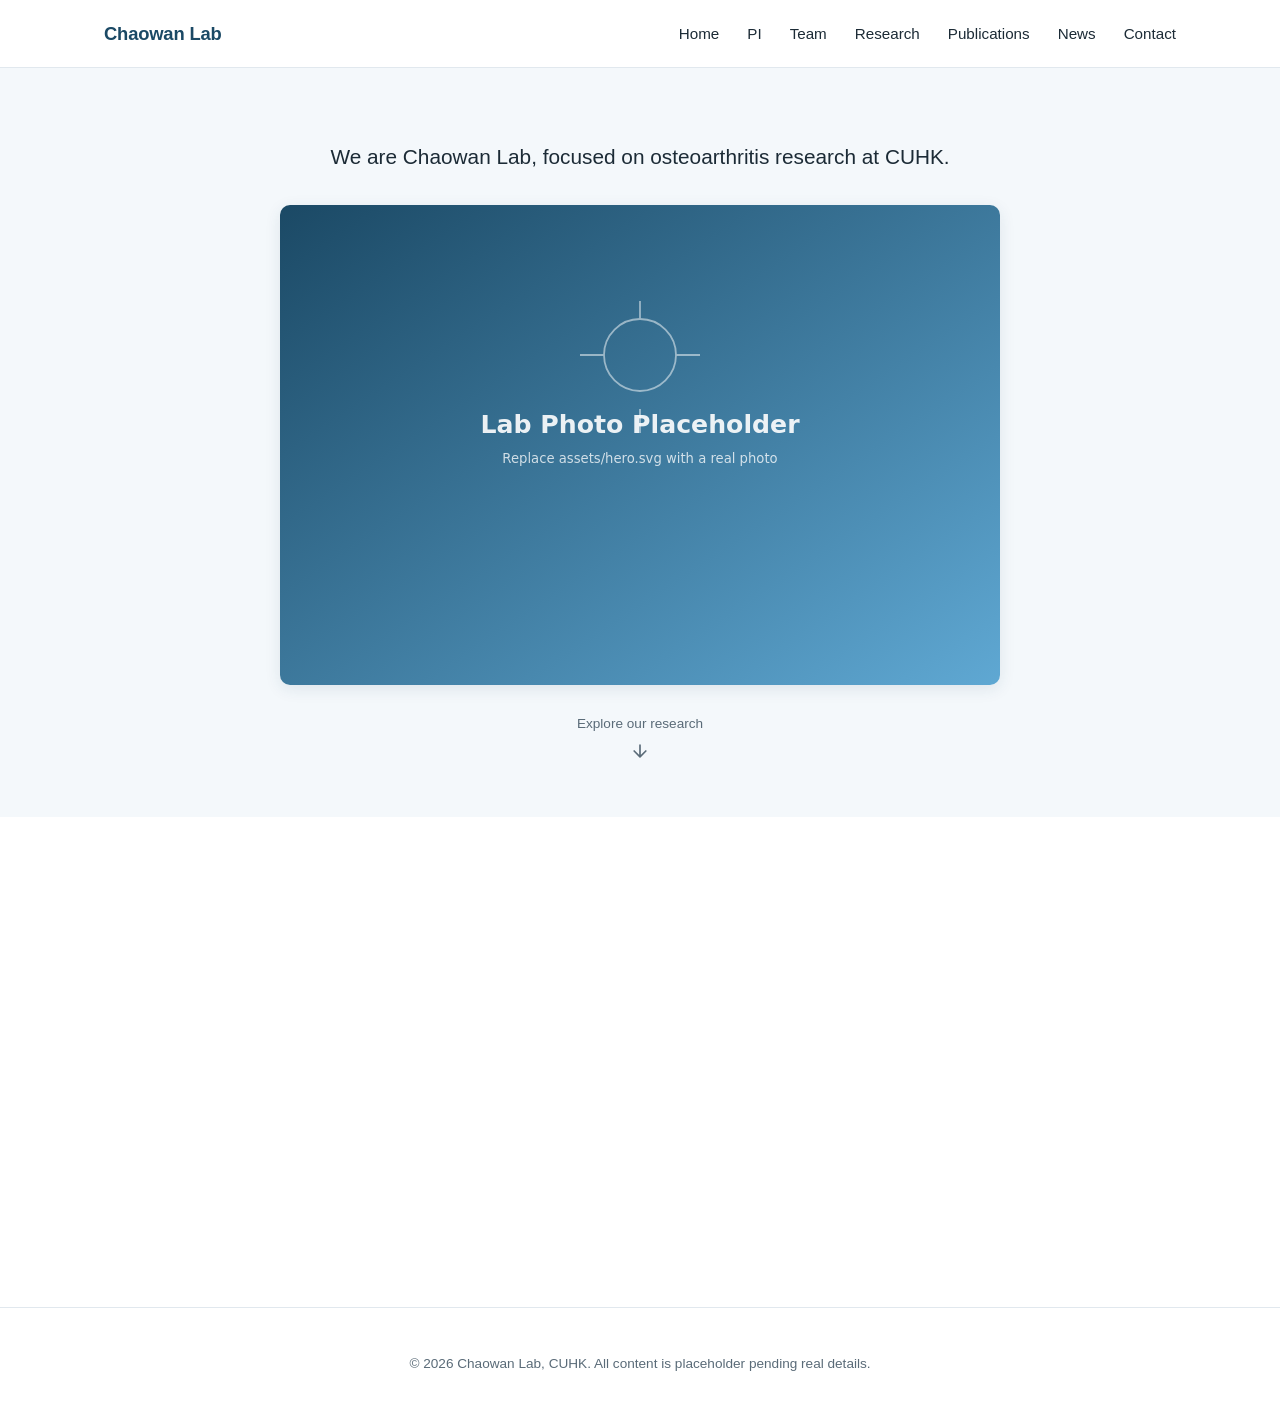
==== index.html @ 67d30d22 "feat: add home page with hero and research direction panels" ====
<!doctype html>
<html lang="en">
<head>
<meta charset="UTF-8">
<meta name="viewport" content="width=device-width, initial-scale=1.0">
<title>Chaowan Lab | Osteoarthritis Research, CUHK</title>
<meta name="description" content="Chaowan Lab at CUHK researches the biology, mechanics, and treatment of osteoarthritis. Meet our PI, our team, and our research directions.">
<link rel="stylesheet" href="css/style.css">
</head>
<body>
<header class="site-header">
  <nav class="nav">
    <a href="index.html" class="nav-brand">Chaowan Lab</a>
    <button class="nav-toggle" id="navToggle" aria-label="Toggle navigation" aria-expanded="false">
      <span></span><span></span><span></span>
    </button>
    <ul class="nav-links" id="navLinks">
      <li><a href="index.html" aria-current="page">Home</a></li>
      <li><a href="pi.html">PI</a></li>
      <li><a href="team.html">Team</a></li>
      <li><a href="index.html#research">Research</a></li>
      <li><a href="publications.html">Publications</a></li>
      <li><a href="news.html">News</a></li>
      <li><a href="contact.html">Contact</a></li>
    </ul>
  </nav>
</header>

<main>
  <section class="hero">
    <p class="lede">We are Chaowan Lab, focused on osteoarthritis research at CUHK.</p>
    <img src="assets/hero.svg" alt="Placeholder lab photo" width="720" height="480">
    <a href="#research" class="scroll-cue">
      Explore our research
      <svg width="20" height="20" viewBox="0 0 24 24" fill="none" stroke="currentColor" stroke-width="2" stroke-linecap="round" stroke-linejoin="round"><path d="M12 5v14M5 12l7 7 7-7"/></svg>
    </a>
  </section>

  <section class="section" id="research">
    <div class="section-heading reveal">
      <h2>Research Directions</h2>
      <p>Our lab explores osteoarthritis through three complementary directions.</p>
    </div>
    <div class="panel-grid">
      <a class="panel-card reveal" href="research-1.html">
        <span class="panel-index">DIRECTION 01</span>
        <h3>Research Direction 1</h3>
        <p>Placeholder description of this research direction.</p>
        <span class="panel-link">Learn more →</span>
      </a>
      <a class="panel-card reveal" href="research-2.html">
        <span class="panel-index">DIRECTION 02</span>
        <h3>Research Direction 2</h3>
        <p>Placeholder description of this research direction.</p>
        <span class="panel-link">Learn more →</span>
      </a>
      <a class="panel-card reveal" href="research-3.html">
        <span class="panel-index">DIRECTION 03</span>
        <h3>Research Direction 3</h3>
        <p>Placeholder description of this research direction.</p>
        <span class="panel-link">Learn more →</span>
      </a>
    </div>
  </section>
</main>

<footer class="site-footer">
  <p>&copy; 2026 Chaowan Lab, CUHK. All content is placeholder pending real details.</p>
</footer>

<script src="js/main.js"></script>
</body>
</html>
---- css/style.css ----
/* ---------- Design tokens ---------- */
:root {
  --color-bg: #ffffff;
  --color-bg-alt: #f4f8fb;
  --color-text: #1c2b36;
  --color-text-muted: #5a6b78;
  --color-primary: #1b4965;
  --color-primary-light: #5fa8d3;
  --color-border: #e1e8ee;
  --radius: 10px;
  --shadow: 0 4px 16px rgba(27, 73, 101, 0.10);
  --shadow-hover: 0 10px 28px rgba(27, 73, 101, 0.18);
  --max-width: 1120px;
  --nav-height: 68px;
  --transition: 0.25s ease;
}

/* ---------- Reset ---------- */
* {
  box-sizing: border-box;
}

html {
  scroll-behavior: smooth;
}

body {
  margin: 0;
  font-family: -apple-system, BlinkMacSystemFont, "Segoe UI", Roboto, Helvetica, Arial, sans-serif;
  color: var(--color-text);
  background: var(--color-bg);
  line-height: 1.6;
}

img {
  max-width: 100%;
  display: block;
}

a {
  color: var(--color-primary);
  text-decoration: none;
}

ul {
  list-style: none;
  margin: 0;
  padding: 0;
}

h1, h2, h3 {
  line-height: 1.25;
  margin: 0 0 0.5em;
}

.container {
  max-width: var(--max-width);
  margin: 0 auto;
  padding: 0 24px;
}

/* ---------- Navigation ---------- */
.site-header {
  position: sticky;
  top: 0;
  z-index: 100;
  height: var(--nav-height);
  background: rgba(255, 255, 255, 0.92);
  backdrop-filter: saturate(180%) blur(8px);
  border-bottom: 1px solid var(--color-border);
}

.nav {
  max-width: var(--max-width);
  margin: 0 auto;
  height: var(--nav-height);
  padding: 0 24px;
  display: flex;
  align-items: center;
  justify-content: space-between;
}

.nav-brand {
  font-weight: 700;
  font-size: 1.15rem;
  color: var(--color-primary);
  letter-spacing: -0.01em;
}

.nav-toggle {
  display: none;
  flex-direction: column;
  gap: 5px;
  background: none;
  border: none;
  cursor: pointer;
  padding: 8px;
}

.nav-toggle span {
  width: 24px;
  height: 2px;
  background: var(--color-primary);
  transition: transform var(--transition), opacity var(--transition);
}

.nav-links {
  display: flex;
  align-items: center;
  gap: 28px;
}

.nav-links a {
  color: var(--color-text);
  font-weight: 500;
  font-size: 0.95rem;
  transition: color var(--transition);
}

.nav-links a:hover,
.nav-links a.active {
  color: var(--color-primary);
}

@media (max-width: 760px) {
  .nav-toggle {
    display: flex;
  }

  .nav-links {
    position: absolute;
    top: var(--nav-height);
    left: 0;
    right: 0;
    background: var(--color-bg);
    flex-direction: column;
    align-items: flex-start;
    gap: 0;
    border-bottom: 1px solid var(--color-border);
    max-height: 0;
    overflow: hidden;
    transition: max-height var(--transition);
  }

  .nav-links.is-open {
    max-height: 400px;
  }

  .nav-links a {
    width: 100%;
    padding: 14px 24px;
    border-top: 1px solid var(--color-border);
  }
}

/* ---------- Hero ---------- */
.hero {
  display: flex;
  flex-direction: column;
  align-items: center;
  text-align: center;
  padding: 72px 24px 56px;
  background: var(--color-bg-alt);
}

.hero p.lede {
  max-width: 620px;
  font-size: 1.3rem;
  color: var(--color-text);
  margin: 0 0 32px;
}

.hero img {
  width: 100%;
  max-width: 720px;
  border-radius: var(--radius);
  box-shadow: var(--shadow);
}

.scroll-cue {
  margin-top: 28px;
  font-size: 0.85rem;
  color: var(--color-text-muted);
  display: inline-flex;
  flex-direction: column;
  align-items: center;
  gap: 6px;
}

.scroll-cue svg {
  animation: bounce 1.6s infinite;
}

@keyframes bounce {
  0%, 100% { transform: translateY(0); }
  50% { transform: translateY(6px); }
}

/* ---------- Research panels ---------- */
.section {
  padding: 72px 24px;
}

.section-heading {
  text-align: center;
  max-width: 640px;
  margin: 0 auto 40px;
}

.section-heading h2 {
  font-size: 1.9rem;
}

.section-heading p {
  color: var(--color-text-muted);
}

.panel-grid {
  display: grid;
  grid-template-columns: repeat(auto-fit, minmax(260px, 1fr));
  gap: 24px;
  max-width: var(--max-width);
  margin: 0 auto;
}

.panel-card {
  display: block;
  background: var(--color-bg);
  border: 1px solid var(--color-border);
  border-radius: var(--radius);
  padding: 32px 28px;
  box-shadow: var(--shadow);
  transition: transform var(--transition), box-shadow var(--transition);
}

.panel-card:hover,
.panel-card:focus-visible {
  transform: translateY(-6px);
  box-shadow: var(--shadow-hover);
}

.panel-card .panel-index {
  display: inline-block;
  font-size: 0.8rem;
  font-weight: 700;
  color: var(--color-primary-light);
  letter-spacing: 0.08em;
  margin-bottom: 10px;
}

.panel-card h3 {
  font-size: 1.25rem;
  color: var(--color-primary);
}

.panel-card p {
  color: var(--color-text-muted);
  margin: 0 0 14px;
}

.panel-card .panel-link {
  font-weight: 600;
  font-size: 0.9rem;
}

/* ---------- Cards (PI / Team) ---------- */
.card-grid {
  display: grid;
  grid-template-columns: repeat(auto-fit, minmax(220px, 1fr));
  gap: 28px;
  max-width: var(--max-width);
  margin: 0 auto;
}

.profile-card {
  text-align: center;
  background: var(--color-bg);
  border: 1px solid var(--color-border);
  border-radius: var(--radius);
  padding: 28px 20px;
  box-shadow: var(--shadow);
  transition: transform var(--transition), box-shadow var(--transition);
}

.profile-card:hover {
  transform: translateY(-4px);
  box-shadow: var(--shadow-hover);
}

.profile-card img {
  width: 120px;
  height: 120px;
  border-radius: 50%;
  margin: 0 auto 16px;
  object-fit: cover;
}

.profile-card h3 {
  font-size: 1.05rem;
  margin-bottom: 4px;
}

.profile-card .role {
  color: var(--color-primary-light);
  font-weight: 600;
  font-size: 0.85rem;
  margin-bottom: 10px;
}

.profile-card p.bio {
  color: var(--color-text-muted);
  font-size: 0.92rem;
}

.pi-profile {
  max-width: 640px;
  margin: 0 auto;
  display: flex;
  flex-direction: column;
  align-items: center;
  text-align: center;
  gap: 16px;
}

.pi-profile img {
  width: 160px;
  height: 160px;
  border-radius: 50%;
  object-fit: cover;
  box-shadow: var(--shadow);
}

/* ---------- Generic content blocks ---------- */
.page-header {
  background: var(--color-bg-alt);
  padding: 56px 24px 40px;
  text-align: center;
}

.page-header h1 {
  font-size: 2.1rem;
  color: var(--color-primary);
}

.page-header p {
  color: var(--color-text-muted);
  max-width: 560px;
  margin: 8px auto 0;
}

.list-block {
  max-width: 760px;
  margin: 0 auto;
  display: flex;
  flex-direction: column;
  gap: 18px;
}

.list-item {
  border: 1px solid var(--color-border);
  border-radius: var(--radius);
  padding: 20px 24px;
  background: var(--color-bg);
}

.list-item .meta {
  font-size: 0.82rem;
  color: var(--color-primary-light);
  font-weight: 600;
  text-transform: uppercase;
  letter-spacing: 0.04em;
  margin-bottom: 6px;
}

.list-item h3 {
  font-size: 1.05rem;
  margin-bottom: 6px;
}

.list-item p {
  color: var(--color-text-muted);
  margin: 0;
}

.back-link {
  display: inline-block;
  margin-top: 32px;
  font-weight: 600;
}

.contact-grid {
  max-width: 760px;
  margin: 0 auto;
  display: grid;
  grid-template-columns: repeat(auto-fit, minmax(220px, 1fr));
  gap: 24px;
}

.contact-grid .list-item h3 {
  color: var(--color-primary);
}

/* ---------- Footer ---------- */
.site-footer {
  border-top: 1px solid var(--color-border);
  padding: 32px 24px;
  text-align: center;
  color: var(--color-text-muted);
  font-size: 0.85rem;
}

/* ---------- Scroll reveal ---------- */
.reveal {
  opacity: 0;
  transform: translateY(24px);
  transition: opacity 0.6s ease, transform 0.6s ease;
}

.reveal.is-visible {
  opacity: 1;
  transform: translateY(0);
}
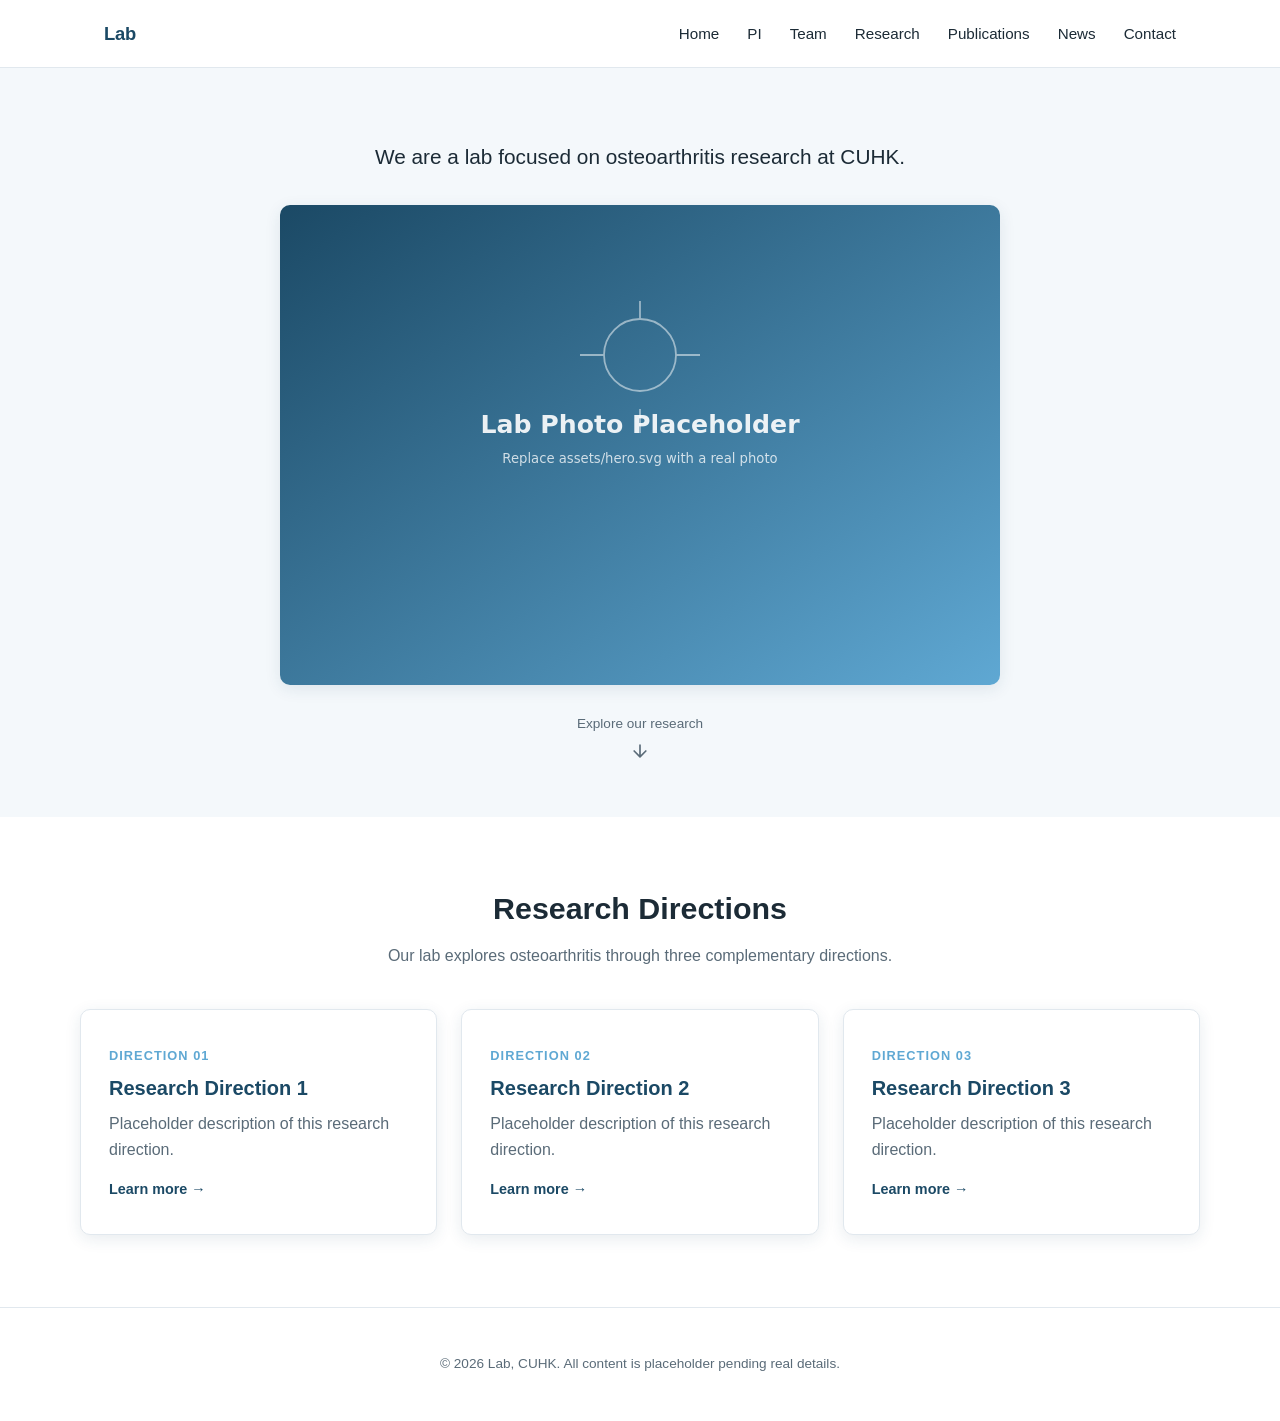
==== commit abea1e56: "content: genericize lab branding to avoid naming the lab before launch" ====
--- a/index.html
+++ b/index.html
@@ -3,14 +3,14 @@
 <head>
 <meta charset="UTF-8">
 <meta name="viewport" content="width=device-width, initial-scale=1.0">
-<title>Chaowan Lab | Osteoarthritis Research, CUHK</title>
-<meta name="description" content="Chaowan Lab at CUHK researches the biology, mechanics, and treatment of osteoarthritis. Meet our PI, our team, and our research directions.">
+<title>Lab | Osteoarthritis Research, CUHK</title>
+<meta name="description" content="Our lab at CUHK researches the biology, mechanics, and treatment of osteoarthritis. Meet our PI, our team, and our research directions.">
 <link rel="stylesheet" href="css/style.css">
 </head>
 <body>
 <header class="site-header">
   <nav class="nav">
-    <a href="index.html" class="nav-brand">Chaowan Lab</a>
+    <a href="index.html" class="nav-brand">Lab</a>
     <button class="nav-toggle" id="navToggle" aria-label="Toggle navigation" aria-expanded="false">
       <span></span><span></span><span></span>
     </button>
@@ -28,7 +28,7 @@
 
 <main>
   <section class="hero">
-    <p class="lede">We are Chaowan Lab, focused on osteoarthritis research at CUHK.</p>
+    <p class="lede">We are a lab focused on osteoarthritis research at CUHK.</p>
     <img src="assets/hero.svg" alt="Placeholder lab photo" width="720" height="480">
     <a href="#research" class="scroll-cue">
       Explore our research
@@ -65,7 +65,7 @@
 </main>
 
 <footer class="site-footer">
-  <p>&copy; 2026 Chaowan Lab, CUHK. All content is placeholder pending real details.</p>
+  <p>&copy; 2026 Lab, CUHK. All content is placeholder pending real details.</p>
 </footer>
 
 <script src="js/main.js"></script>
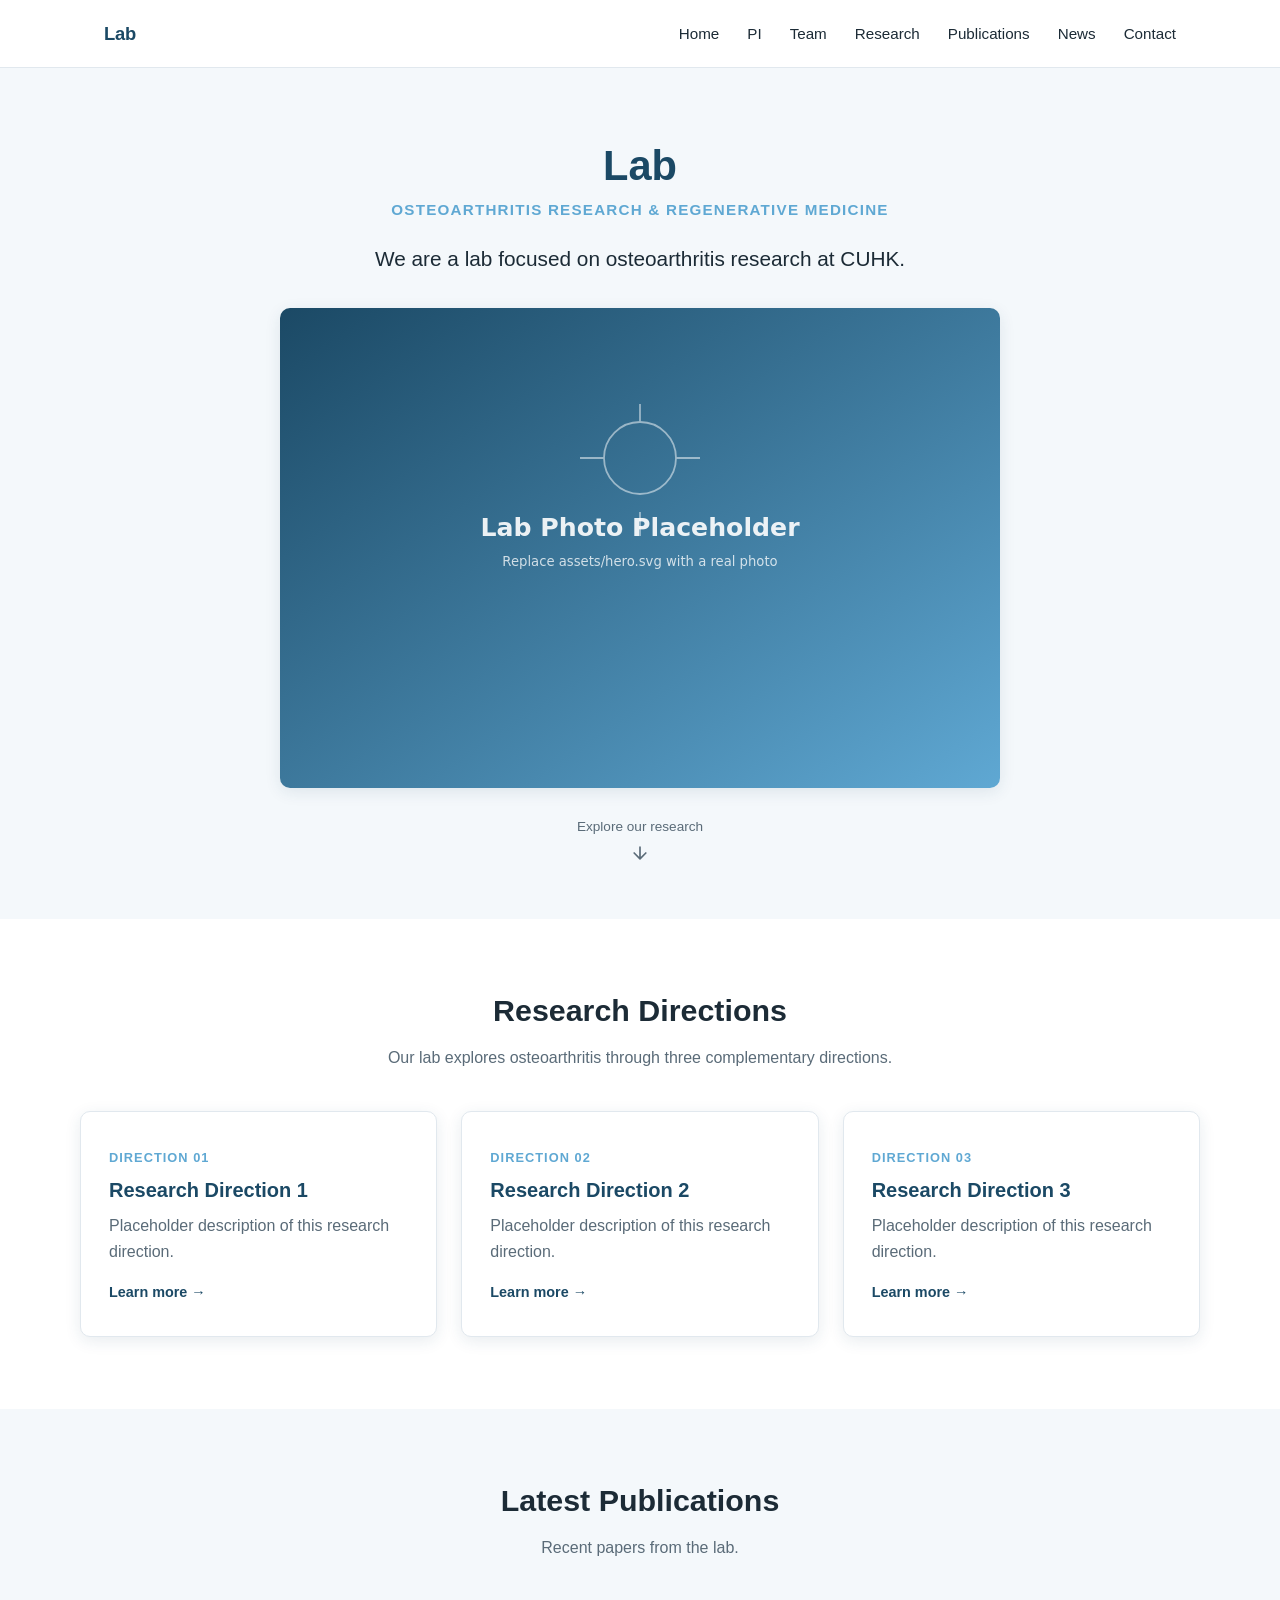
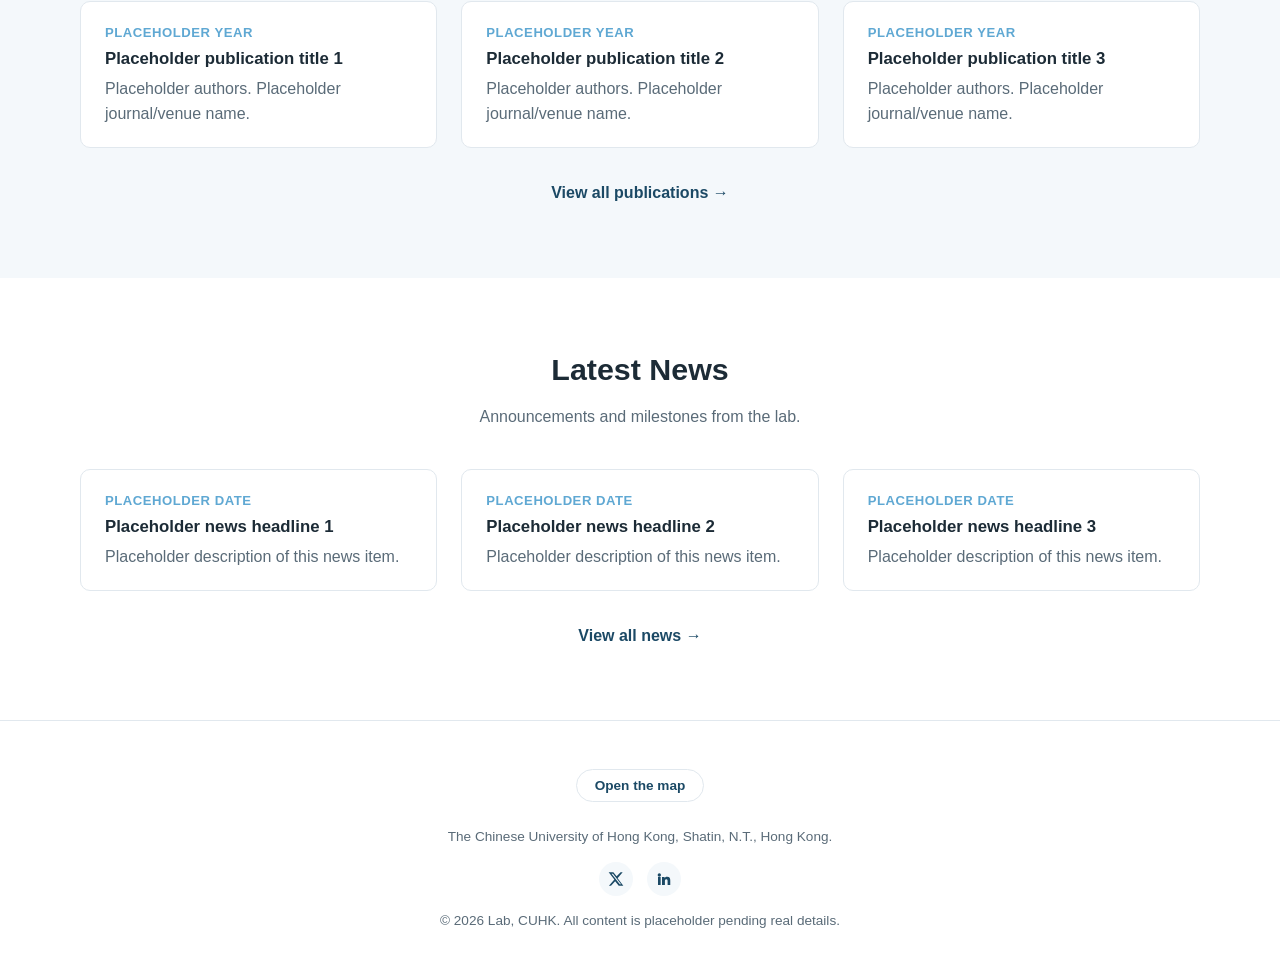
==== commit ec64e5ff: "feat: add hero tagline and homepage publications/news previews" ====
--- a/index.html
+++ b/index.html
@@ -28,6 +28,8 @@
 
 <main>
   <section class="hero">
+    <h1 class="hero-title">Lab</h1>
+    <p class="tagline">Osteoarthritis Research &amp; Regenerative Medicine</p>
     <p class="lede">We are a lab focused on osteoarthritis research at CUHK.</p>
     <img src="assets/hero.svg" alt="Placeholder lab photo" width="720" height="480">
     <a href="#research" class="scroll-cue">
@@ -62,10 +64,77 @@
       </a>
     </div>
   </section>
+
+  <section class="section section-alt">
+    <div class="section-heading reveal">
+      <h2>Latest Publications</h2>
+      <p>Recent papers from the lab.</p>
+    </div>
+    <div class="preview-grid reveal">
+      <div class="list-item">
+        <div class="meta">Placeholder Year</div>
+        <h3>Placeholder publication title 1</h3>
+        <p>Placeholder authors. Placeholder journal/venue name.</p>
+      </div>
+      <div class="list-item">
+        <div class="meta">Placeholder Year</div>
+        <h3>Placeholder publication title 2</h3>
+        <p>Placeholder authors. Placeholder journal/venue name.</p>
+      </div>
+      <div class="list-item">
+        <div class="meta">Placeholder Year</div>
+        <h3>Placeholder publication title 3</h3>
+        <p>Placeholder authors. Placeholder journal/venue name.</p>
+      </div>
+    </div>
+    <p class="section-foot"><a href="publications.html">View all publications &rarr;</a></p>
+  </section>
+
+  <section class="section">
+    <div class="section-heading reveal">
+      <h2>Latest News</h2>
+      <p>Announcements and milestones from the lab.</p>
+    </div>
+    <div class="preview-grid reveal">
+      <div class="list-item">
+        <div class="meta">Placeholder Date</div>
+        <h3>Placeholder news headline 1</h3>
+        <p>Placeholder description of this news item.</p>
+      </div>
+      <div class="list-item">
+        <div class="meta">Placeholder Date</div>
+        <h3>Placeholder news headline 2</h3>
+        <p>Placeholder description of this news item.</p>
+      </div>
+      <div class="list-item">
+        <div class="meta">Placeholder Date</div>
+        <h3>Placeholder news headline 3</h3>
+        <p>Placeholder description of this news item.</p>
+      </div>
+    </div>
+    <p class="section-foot"><a href="news.html">View all news &rarr;</a></p>
+  </section>
 </main>
 
 <footer class="site-footer">
-  <p>&copy; 2026 Lab, CUHK. All content is placeholder pending real details.</p>
+  <div class="footer-inner">
+    <button type="button" class="map-toggle" id="mapToggle" aria-expanded="false" aria-controls="mapEmbed">Open the map</button>
+    <div class="map-embed" id="mapEmbed" hidden>
+      <iframe src="https://www.google.com/maps?q=The+Chinese+University+of+Hong+Kong&output=embed" width="100%" height="280" style="border:0" loading="lazy" referrerpolicy="no-referrer-when-downgrade" title="Lab location map"></iframe>
+    </div>
+    <div class="footer-meta">
+      <p>The Chinese University of Hong Kong, Shatin, N.T., Hong Kong.</p>
+      <div class="social-links">
+        <a href="#" aria-label="Lab on X (Twitter)">
+          <svg width="16" height="16" viewBox="0 0 24 24" fill="currentColor" aria-hidden="true"><path d="M18.9 2H22l-7.6 8.7L23 22h-6.9l-5.4-6.6L4.5 22H1.4l8.1-9.3L1 2h7l4.9 6 6-6zm-1.2 18h1.9L7.4 4H5.3l12.4 16z"/></svg>
+        </a>
+        <a href="#" aria-label="Lab on LinkedIn">
+          <svg width="16" height="16" viewBox="0 0 24 24" fill="currentColor" aria-hidden="true"><path d="M4.98 3.5a2.5 2.5 0 1 1 0 5 2.5 2.5 0 0 1 0-5zM3 9h4v12H3zM9 9h3.8v1.7h.05c.53-.95 1.83-1.95 3.77-1.95 4.03 0 4.78 2.5 4.78 5.75V21h-4v-5.6c0-1.34-.02-3.06-1.87-3.06-1.87 0-2.16 1.46-2.16 2.96V21H9z"/></svg>
+        </a>
+      </div>
+      <p class="copyright">&copy; 2026 Lab, CUHK. All content is placeholder pending real details.</p>
+    </div>
+  </div>
 </footer>
 
 <script src="js/main.js"></script>
--- a/css/style.css
+++ b/css/style.css
@@ -163,6 +163,21 @@
   background: var(--color-bg-alt);
 }
 
+.hero-title {
+  font-size: 2.6rem;
+  color: var(--color-primary);
+  margin: 0 0 6px;
+}
+
+.hero .tagline {
+  font-size: 0.95rem;
+  font-weight: 700;
+  color: var(--color-primary-light);
+  text-transform: uppercase;
+  letter-spacing: 0.08em;
+  margin: 0 0 20px;
+}
+
 .hero p.lede {
   max-width: 620px;
   font-size: 1.3rem;
@@ -263,6 +278,32 @@
   font-size: 0.9rem;
 }
 
+/* ---------- Homepage preview grids (publications / news) ---------- */
+.section-alt {
+  background: var(--color-bg-alt);
+}
+
+.preview-grid {
+  display: grid;
+  grid-template-columns: repeat(auto-fit, minmax(240px, 1fr));
+  gap: 24px;
+  max-width: var(--max-width);
+  margin: 0 auto;
+}
+
+.preview-grid .list-item {
+  height: 100%;
+}
+
+.section-foot {
+  text-align: center;
+  margin: 32px auto 0;
+}
+
+.section-foot a {
+  font-weight: 600;
+}
+
 /* ---------- Cards (PI / Team) ---------- */
 .card-grid {
   display: grid;
@@ -403,10 +444,75 @@
 /* ---------- Footer ---------- */
 .site-footer {
   border-top: 1px solid var(--color-border);
-  padding: 32px 24px;
-  text-align: center;
+  padding: 48px 24px 32px;
   color: var(--color-text-muted);
   font-size: 0.85rem;
+}
+
+.footer-inner {
+  max-width: var(--max-width);
+  margin: 0 auto;
+  text-align: center;
+}
+
+.map-toggle {
+  background: none;
+  border: 1px solid var(--color-border);
+  border-radius: 999px;
+  padding: 8px 18px;
+  font-size: 0.85rem;
+  font-weight: 600;
+  color: var(--color-primary);
+  cursor: pointer;
+  transition: background var(--transition), border-color var(--transition);
+}
+
+.map-toggle:hover {
+  background: var(--color-bg-alt);
+  border-color: var(--color-primary-light);
+}
+
+.map-embed {
+  margin-top: 20px;
+  border-radius: var(--radius);
+  overflow: hidden;
+  box-shadow: var(--shadow);
+}
+
+.map-embed[hidden] {
+  display: none;
+}
+
+.footer-meta {
+  margin-top: 24px;
+}
+
+.social-links {
+  display: flex;
+  justify-content: center;
+  gap: 14px;
+  margin: 14px 0;
+}
+
+.social-links a {
+  display: inline-flex;
+  align-items: center;
+  justify-content: center;
+  width: 34px;
+  height: 34px;
+  border-radius: 50%;
+  background: var(--color-bg-alt);
+  color: var(--color-primary);
+  transition: background var(--transition), color var(--transition);
+}
+
+.social-links a:hover {
+  background: var(--color-primary);
+  color: #fff;
+}
+
+.copyright {
+  margin-top: 10px;
 }
 
 /* ---------- Scroll reveal ---------- */
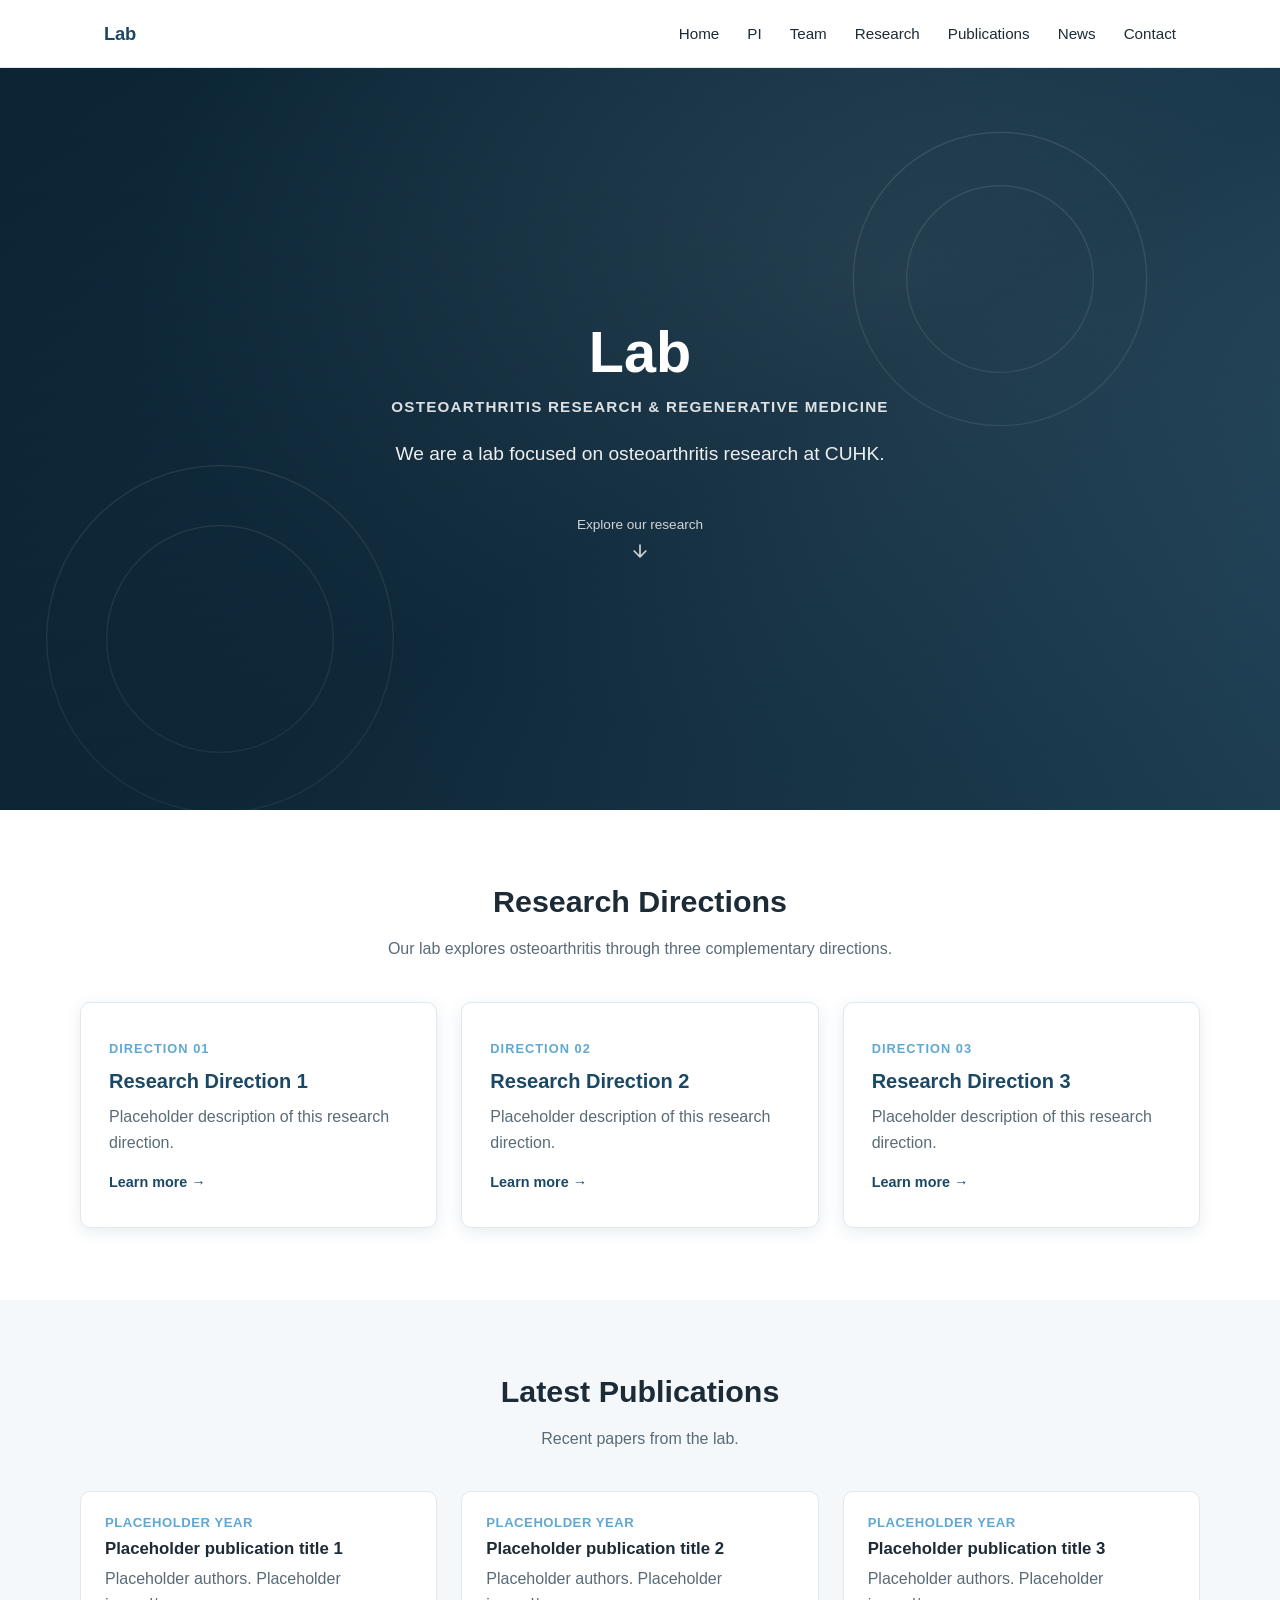
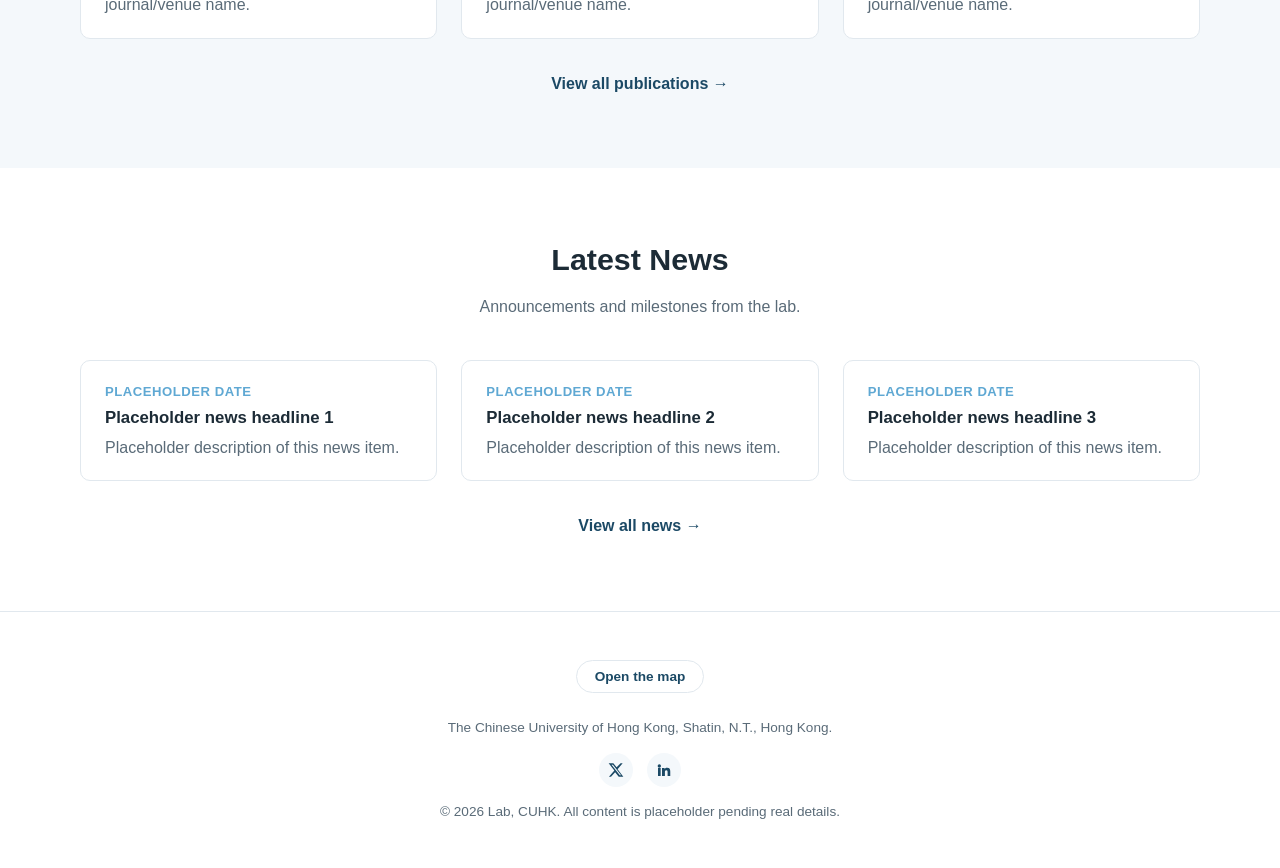
==== commit fb16e2b2: "feat: redesign hero as full-bleed photo with overlaid title and tagline" ====
--- a/index.html
+++ b/index.html
@@ -28,14 +28,19 @@
 
 <main>
   <section class="hero">
-    <h1 class="hero-title">Lab</h1>
-    <p class="tagline">Osteoarthritis Research &amp; Regenerative Medicine</p>
-    <p class="lede">We are a lab focused on osteoarthritis research at CUHK.</p>
-    <img src="assets/hero.svg" alt="Placeholder lab photo" width="720" height="480">
-    <a href="#research" class="scroll-cue">
-      Explore our research
-      <svg width="20" height="20" viewBox="0 0 24 24" fill="none" stroke="currentColor" stroke-width="2" stroke-linecap="round" stroke-linejoin="round"><path d="M12 5v14M5 12l7 7 7-7"/></svg>
-    </a>
+    <div class="hero-media">
+      <img src="assets/hero.svg" alt="Placeholder lab photo" class="hero-image">
+      <div class="hero-overlay"></div>
+    </div>
+    <div class="hero-content">
+      <h1 class="hero-title">Lab</h1>
+      <p class="tagline">Osteoarthritis Research &amp; Regenerative Medicine</p>
+      <p class="lede">We are a lab focused on osteoarthritis research at CUHK.</p>
+      <a href="#research" class="scroll-cue">
+        Explore our research
+        <svg width="20" height="20" viewBox="0 0 24 24" fill="none" stroke="currentColor" stroke-width="2" stroke-linecap="round" stroke-linejoin="round"><path d="M12 5v14M5 12l7 7 7-7"/></svg>
+      </a>
+    </div>
   </section>
 
   <section class="section" id="research">
--- a/css/style.css
+++ b/css/style.css
@@ -155,47 +155,70 @@
 
 /* ---------- Hero ---------- */
 .hero {
+  position: relative;
+  min-height: calc(90vh - var(--nav-height));
   display: flex;
-  flex-direction: column;
   align-items: center;
-  text-align: center;
-  padding: 72px 24px 56px;
-  background: var(--color-bg-alt);
+  justify-content: center;
+  overflow: hidden;
+  padding: 24px;
+}
+
+.hero-media {
+  position: absolute;
+  inset: 0;
+  z-index: 0;
+}
+
+.hero-image {
+  width: 100%;
+  height: 100%;
+  object-fit: cover;
+  display: block;
+}
+
+.hero-overlay {
+  position: absolute;
+  inset: 0;
+  background: linear-gradient(180deg, rgba(9, 26, 38, 0.45) 0%, rgba(9, 26, 38, 0.75) 100%);
+}
+
+.hero-content {
+  position: relative;
+  z-index: 1;
+  max-width: 640px;
+  text-align: center;
+  color: #ffffff;
 }
 
 .hero-title {
-  font-size: 2.6rem;
-  color: var(--color-primary);
+  font-size: clamp(2.4rem, 6vw, 3.6rem);
+  color: #ffffff;
   margin: 0 0 6px;
 }
 
 .hero .tagline {
   font-size: 0.95rem;
   font-weight: 700;
-  color: var(--color-primary-light);
+  color: rgba(255, 255, 255, 0.85);
   text-transform: uppercase;
   letter-spacing: 0.08em;
   margin: 0 0 20px;
 }
 
 .hero p.lede {
-  max-width: 620px;
-  font-size: 1.3rem;
-  color: var(--color-text);
-  margin: 0 0 32px;
-}
-
-.hero img {
-  width: 100%;
-  max-width: 720px;
-  border-radius: var(--radius);
-  box-shadow: var(--shadow);
+  max-width: 560px;
+  margin-left: auto;
+  margin-right: auto;
+  font-size: 1.2rem;
+  color: rgba(255, 255, 255, 0.92);
+  margin-bottom: 32px;
 }
 
 .scroll-cue {
-  margin-top: 28px;
+  margin-top: 12px;
   font-size: 0.85rem;
-  color: var(--color-text-muted);
+  color: rgba(255, 255, 255, 0.8);
   display: inline-flex;
   flex-direction: column;
   align-items: center;
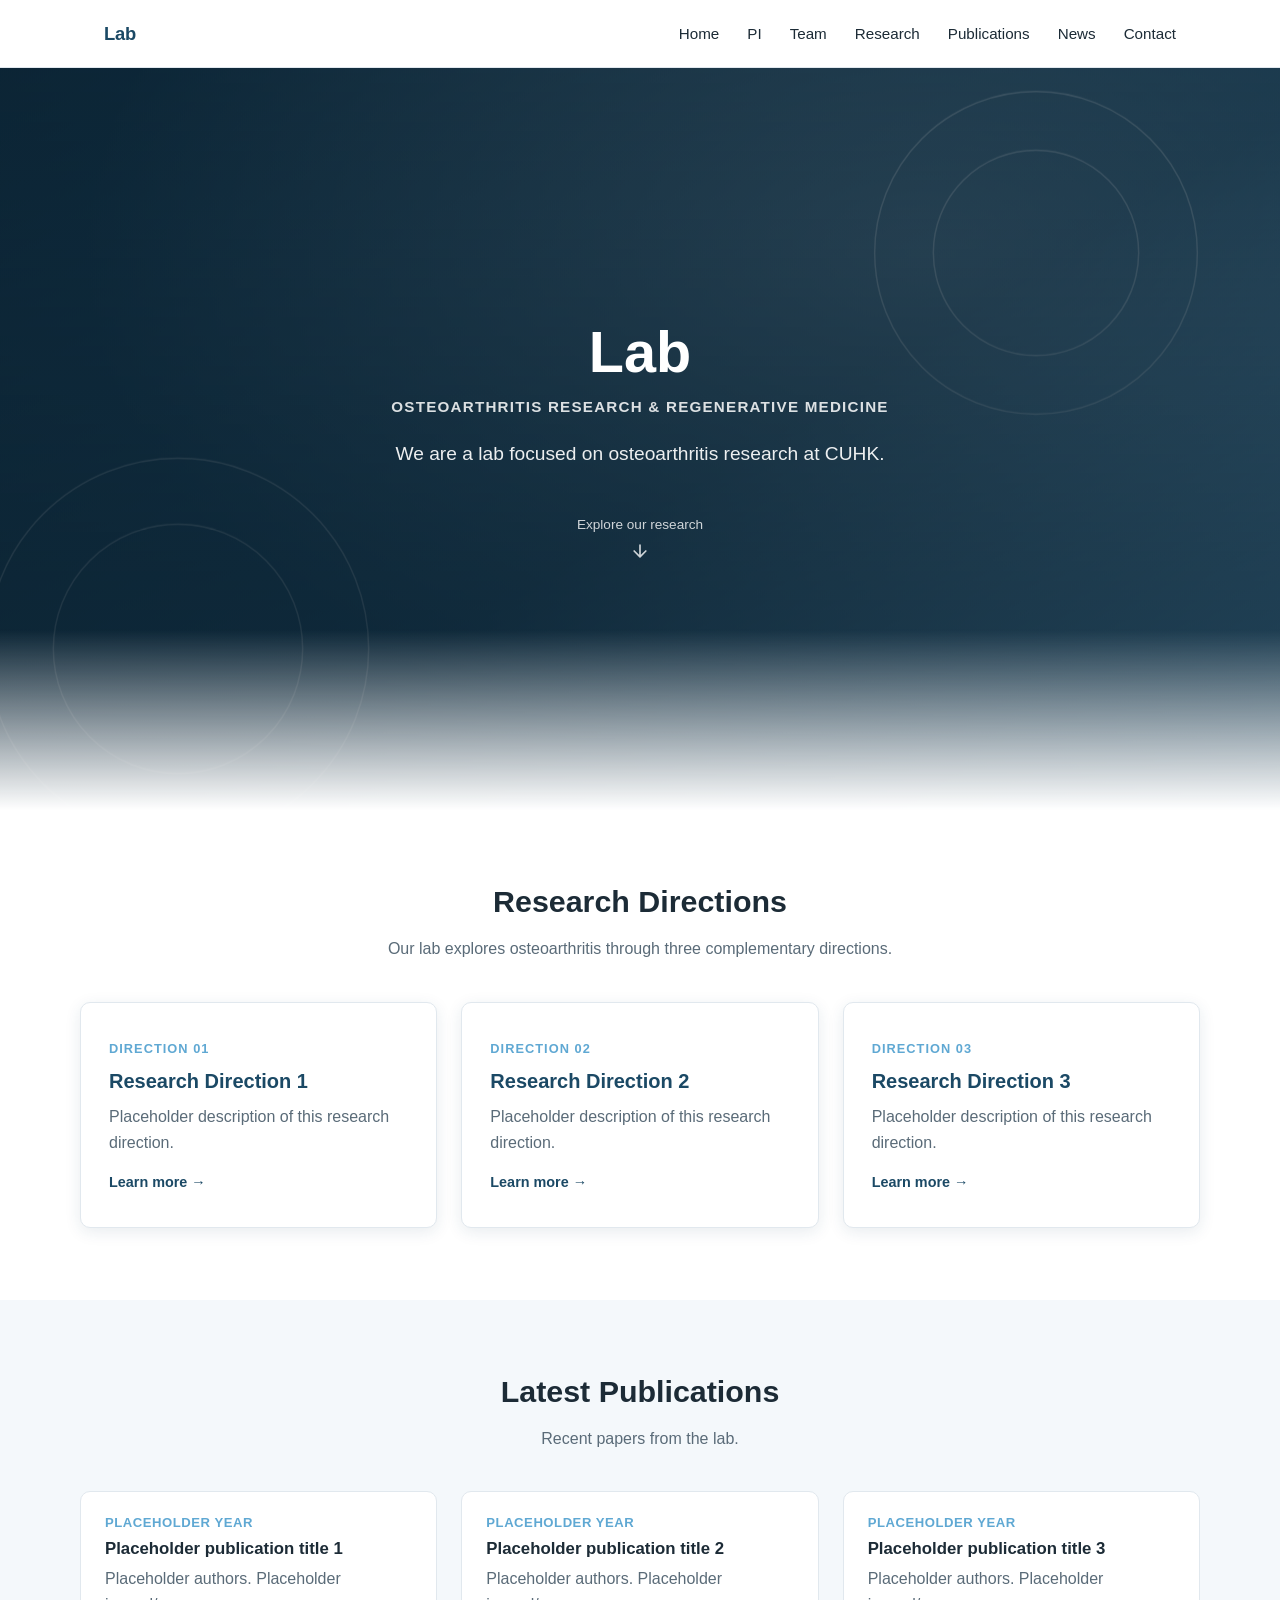
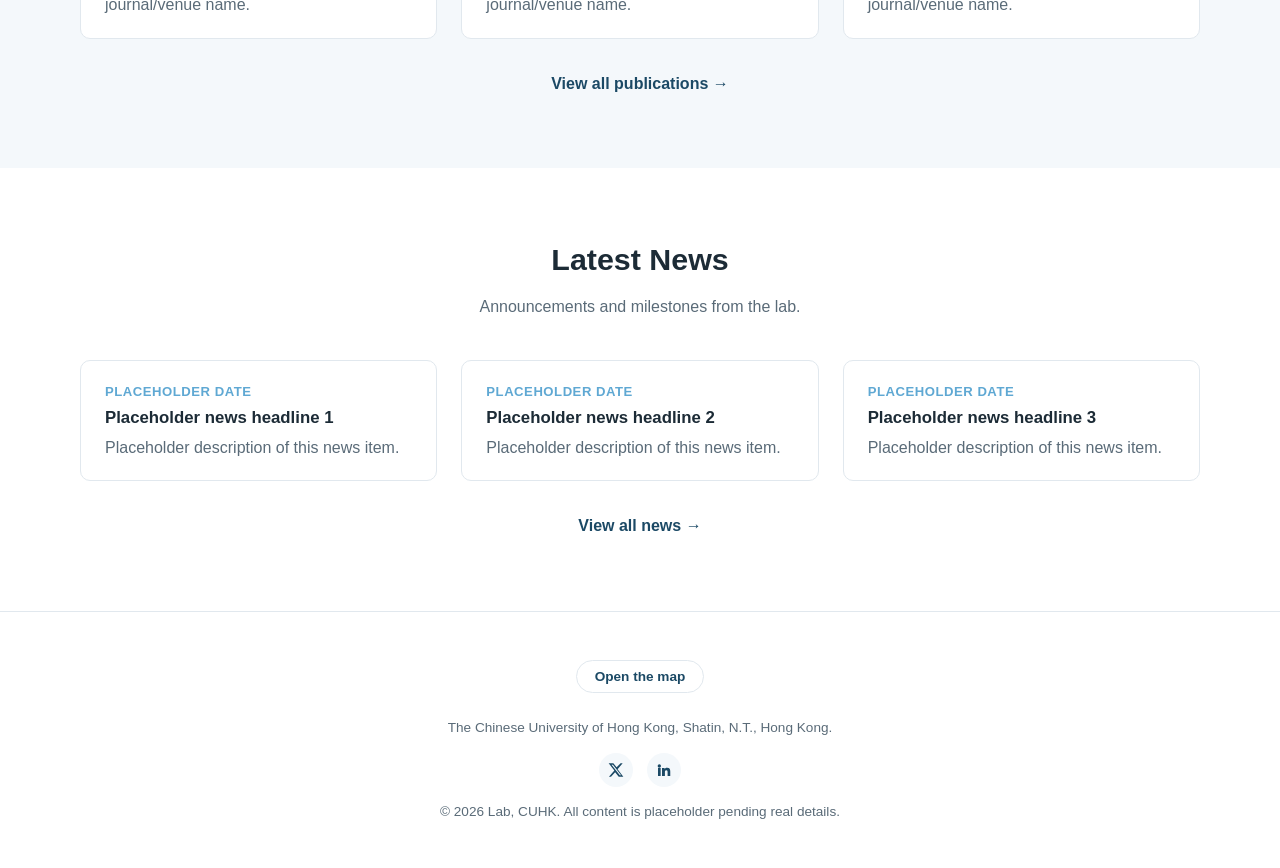
==== commit aa17ebcd: "feat: add hero parallax fade and smoother staggered scroll reveals" ====
--- a/index.html
+++ b/index.html
@@ -31,6 +31,7 @@
     <div class="hero-media">
       <img src="assets/hero.svg" alt="Placeholder lab photo" class="hero-image">
       <div class="hero-overlay"></div>
+      <div class="hero-fade"></div>
     </div>
     <div class="hero-content">
       <h1 class="hero-title">Lab</h1>
--- a/css/style.css
+++ b/css/style.css
@@ -175,17 +175,31 @@
   height: 100%;
   object-fit: cover;
   display: block;
+  transform: scale(1.1);
+  will-change: transform;
 }
 
 .hero-overlay {
   position: absolute;
   inset: 0;
+  z-index: 1;
   background: linear-gradient(180deg, rgba(9, 26, 38, 0.45) 0%, rgba(9, 26, 38, 0.75) 100%);
+}
+
+.hero-fade {
+  position: absolute;
+  left: 0;
+  right: 0;
+  bottom: 0;
+  height: 180px;
+  z-index: 1;
+  background: linear-gradient(180deg, rgba(244, 248, 251, 0) 0%, var(--color-bg) 100%);
+  pointer-events: none;
 }
 
 .hero-content {
   position: relative;
-  z-index: 1;
+  z-index: 2;
   max-width: 640px;
   text-align: center;
   color: #ffffff;
@@ -541,11 +555,46 @@
 /* ---------- Scroll reveal ---------- */
 .reveal {
   opacity: 0;
-  transform: translateY(24px);
-  transition: opacity 0.6s ease, transform 0.6s ease;
+  transform: translateY(32px) scale(0.98);
+  transition: opacity 0.9s cubic-bezier(0.16, 0.84, 0.44, 1), transform 0.9s cubic-bezier(0.16, 0.84, 0.44, 1);
 }
 
 .reveal.is-visible {
   opacity: 1;
-  transform: translateY(0);
-}
+  transform: translateY(0) scale(1);
+}
+
+/* Stagger grid items so they settle in one after another rather than all at once */
+.panel-grid > .reveal:nth-child(2),
+.card-grid > .reveal:nth-child(2),
+.list-block > .reveal:nth-child(2),
+.contact-grid > .reveal:nth-child(2) {
+  transition-delay: 0.1s;
+}
+
+.panel-grid > .reveal:nth-child(3),
+.card-grid > .reveal:nth-child(3),
+.list-block > .reveal:nth-child(3),
+.contact-grid > .reveal:nth-child(3) {
+  transition-delay: 0.2s;
+}
+
+.card-grid > .reveal:nth-child(4) {
+  transition-delay: 0.3s;
+}
+
+@media (prefers-reduced-motion: reduce) {
+  html {
+    scroll-behavior: auto;
+  }
+
+  .reveal {
+    transition: none;
+    transform: none;
+    opacity: 1;
+  }
+
+  .hero-image {
+    transform: none !important;
+  }
+}
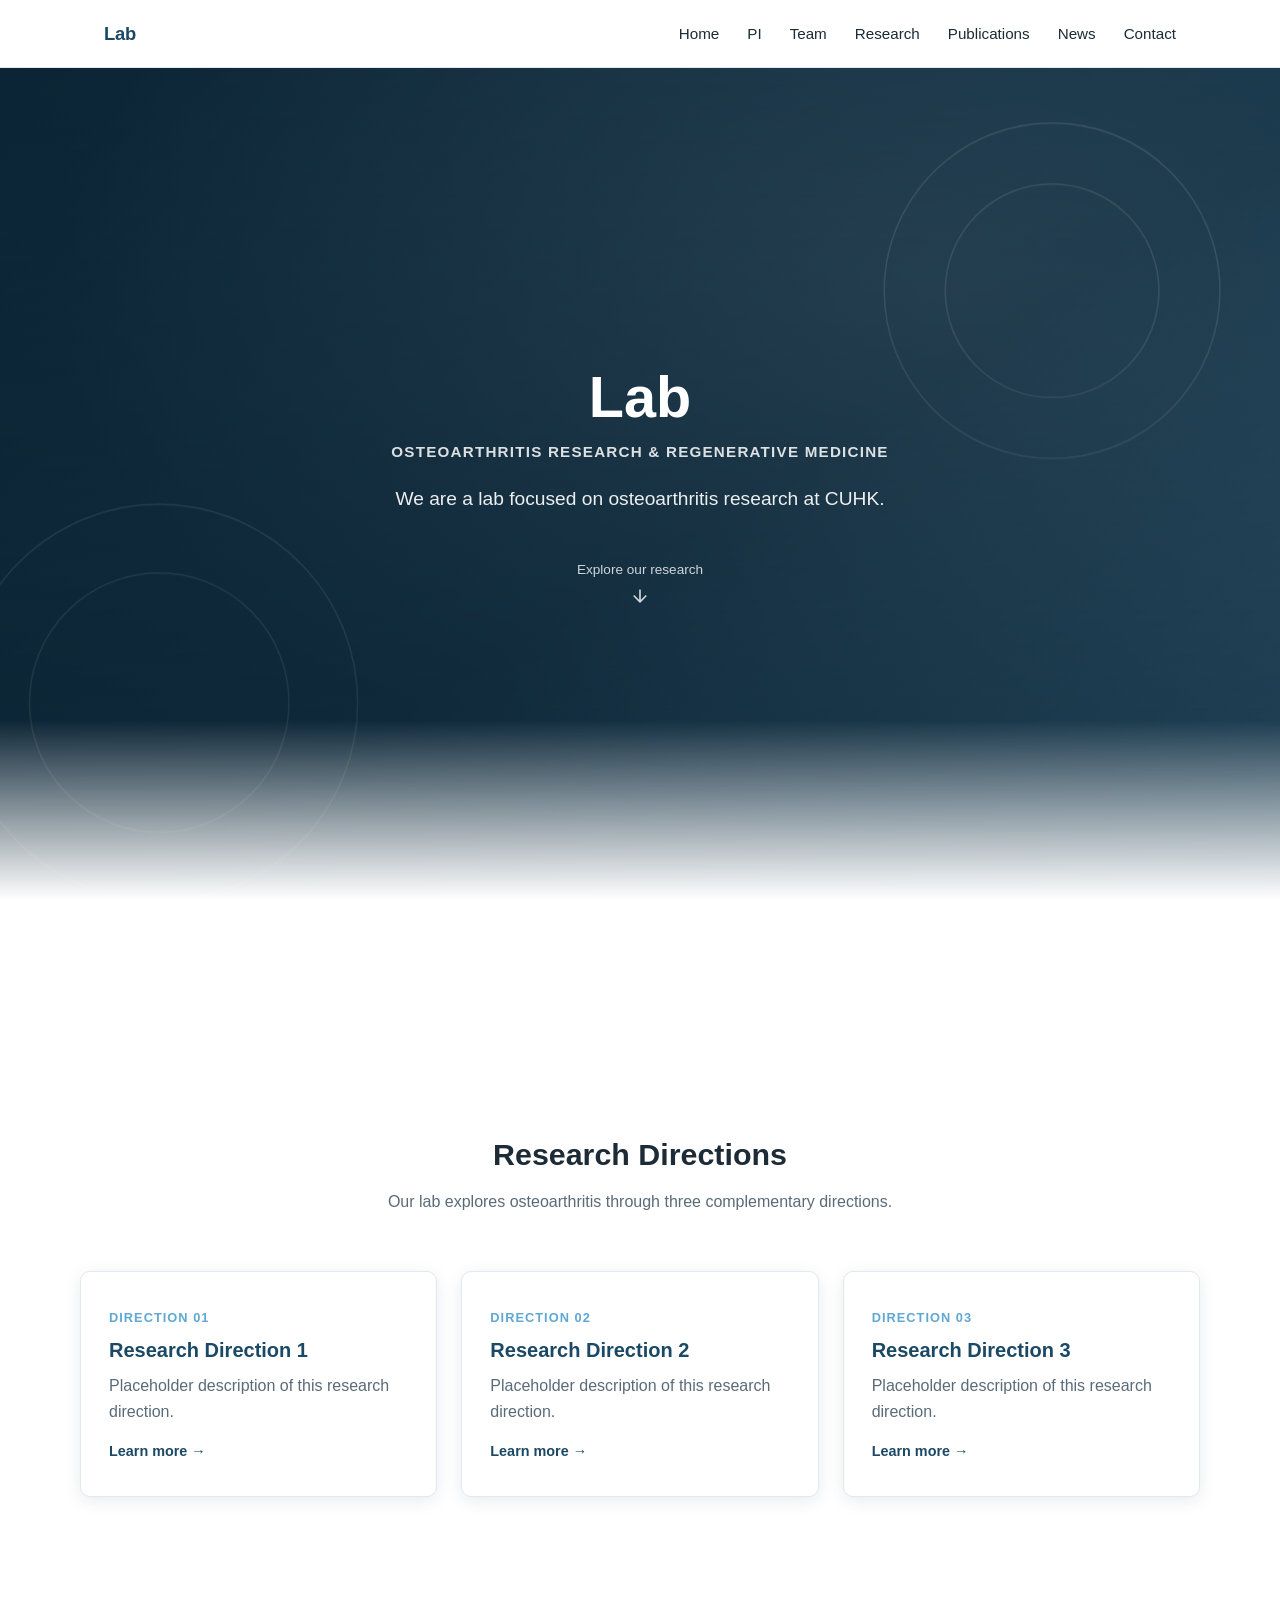
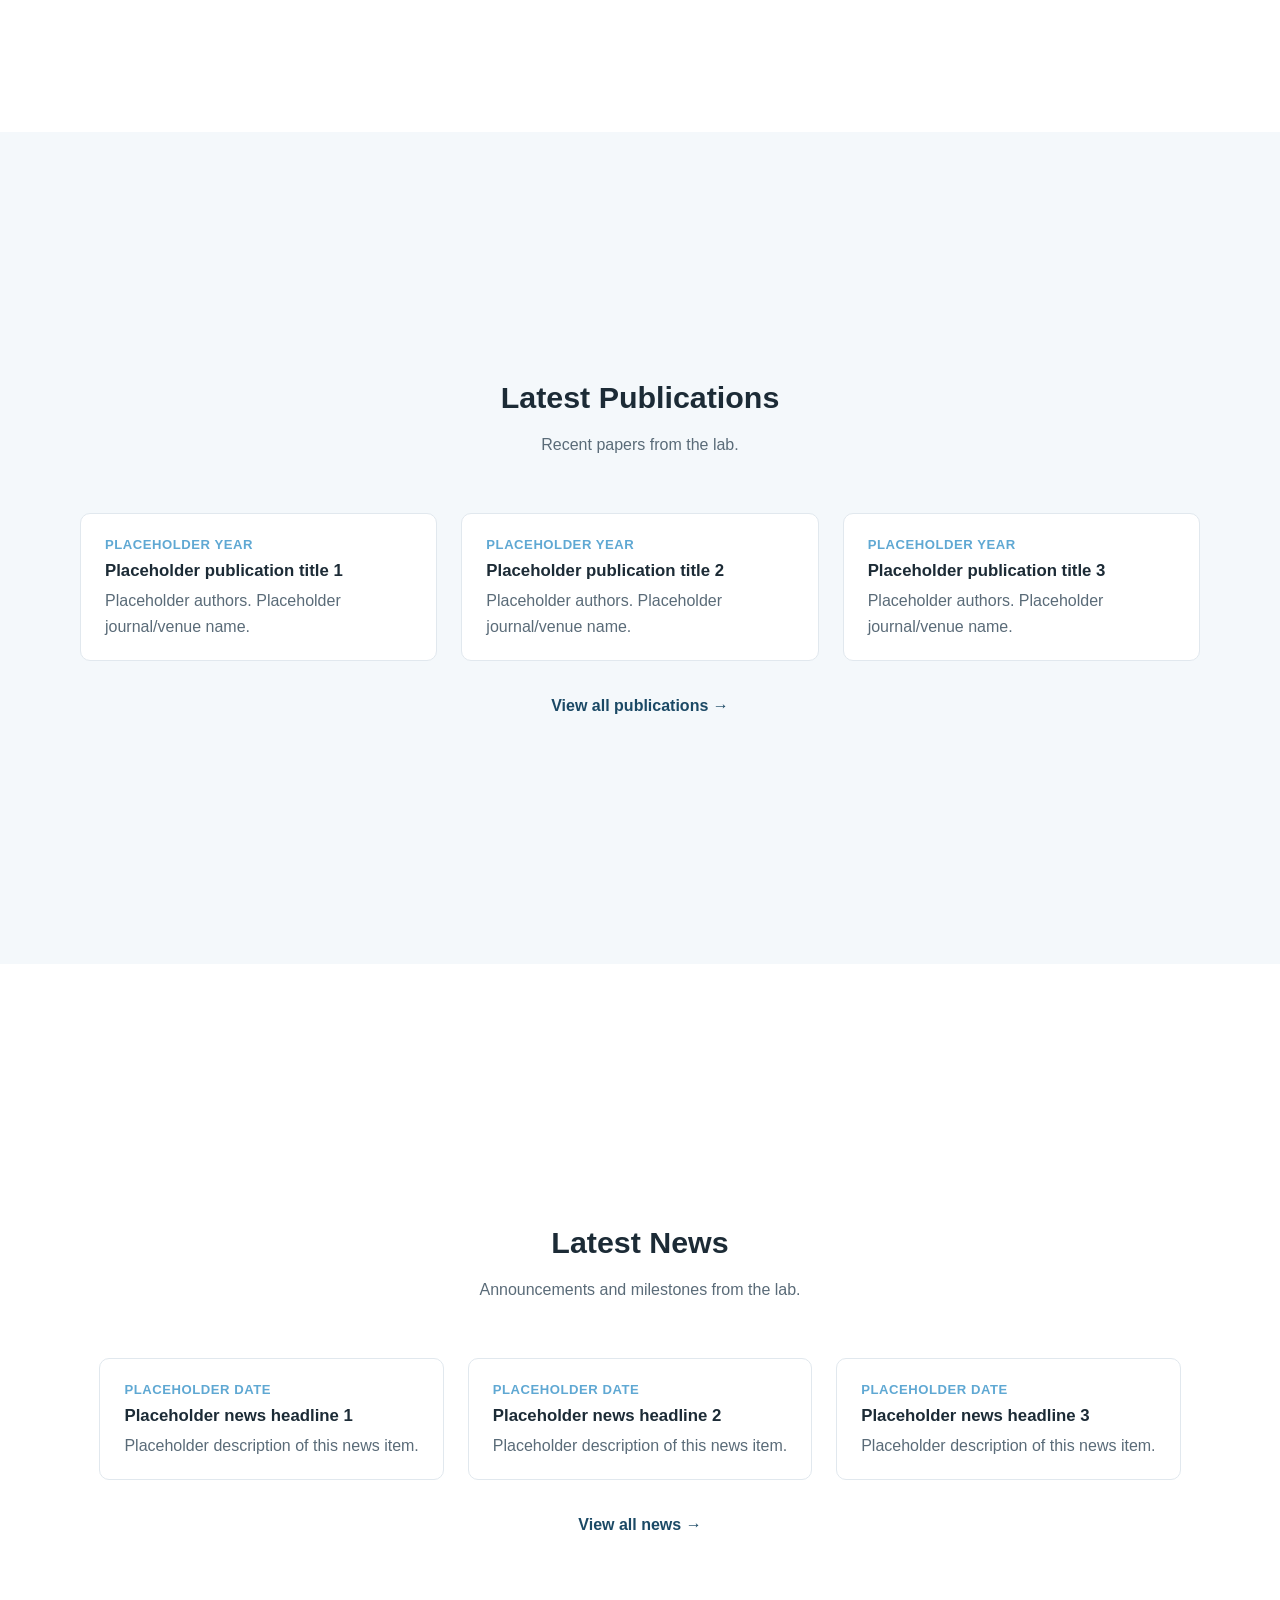
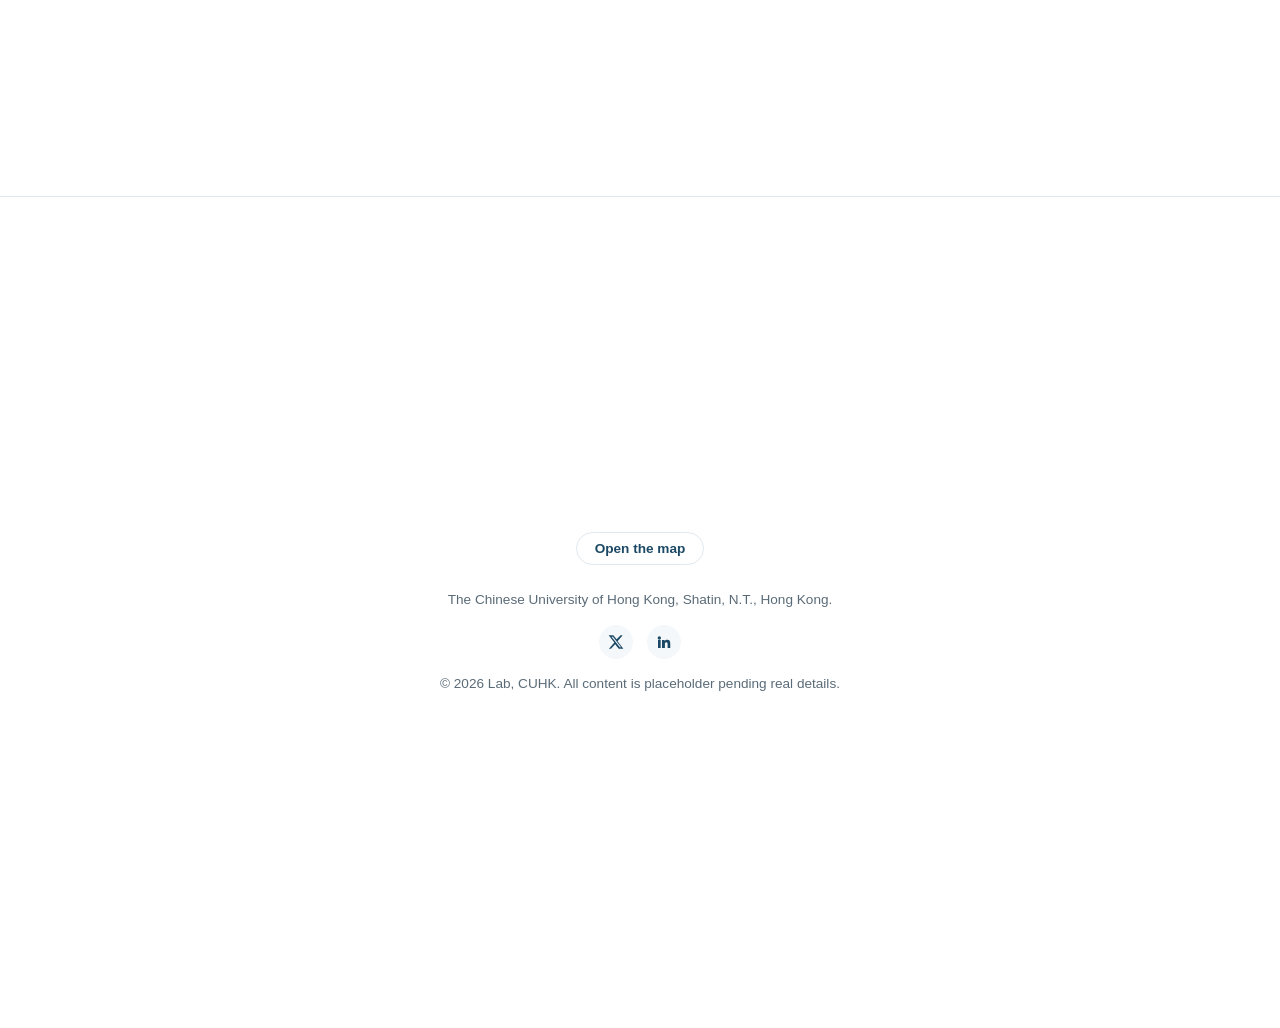
==== commit 179657e2: "feat: add full-page scroll snapping so sections change like slides" ====
--- a/index.html
+++ b/index.html
@@ -1,5 +1,5 @@
 <!doctype html>
-<html lang="en">
+<html lang="en" class="snap-page">
 <head>
 <meta charset="UTF-8">
 <meta name="viewport" content="width=device-width, initial-scale=1.0">
--- a/css/style.css
+++ b/css/style.css
@@ -156,7 +156,7 @@
 /* ---------- Hero ---------- */
 .hero {
   position: relative;
-  min-height: calc(90vh - var(--nav-height));
+  min-height: calc(100dvh - var(--nav-height));
   display: flex;
   align-items: center;
   justify-content: center;
@@ -597,4 +597,39 @@
   .hero-image {
     transform: none !important;
   }
-}
+
+  html.snap-page {
+    scroll-snap-type: none;
+  }
+}
+
+/* ---------- Full-page scroll snap (homepage & research direction pages) ---------- */
+/* Each section fills the screen and locks into place as you scroll, so the
+   next section replaces the current one like a slide change rather than
+   gradually scrolling into view. */
+html.snap-page {
+  scroll-snap-type: y mandatory;
+  scroll-padding-top: var(--nav-height);
+}
+
+html.snap-page .hero,
+html.snap-page .section {
+  min-height: calc(100dvh - var(--nav-height));
+  display: flex;
+  flex-direction: column;
+  justify-content: center;
+  scroll-snap-align: start;
+  scroll-snap-stop: always;
+}
+
+html.snap-page .site-footer {
+  min-height: calc(100dvh - var(--nav-height));
+  display: flex;
+  align-items: center;
+  scroll-snap-align: start;
+  scroll-snap-stop: always;
+}
+
+html.snap-page .footer-inner {
+  width: 100%;
+}
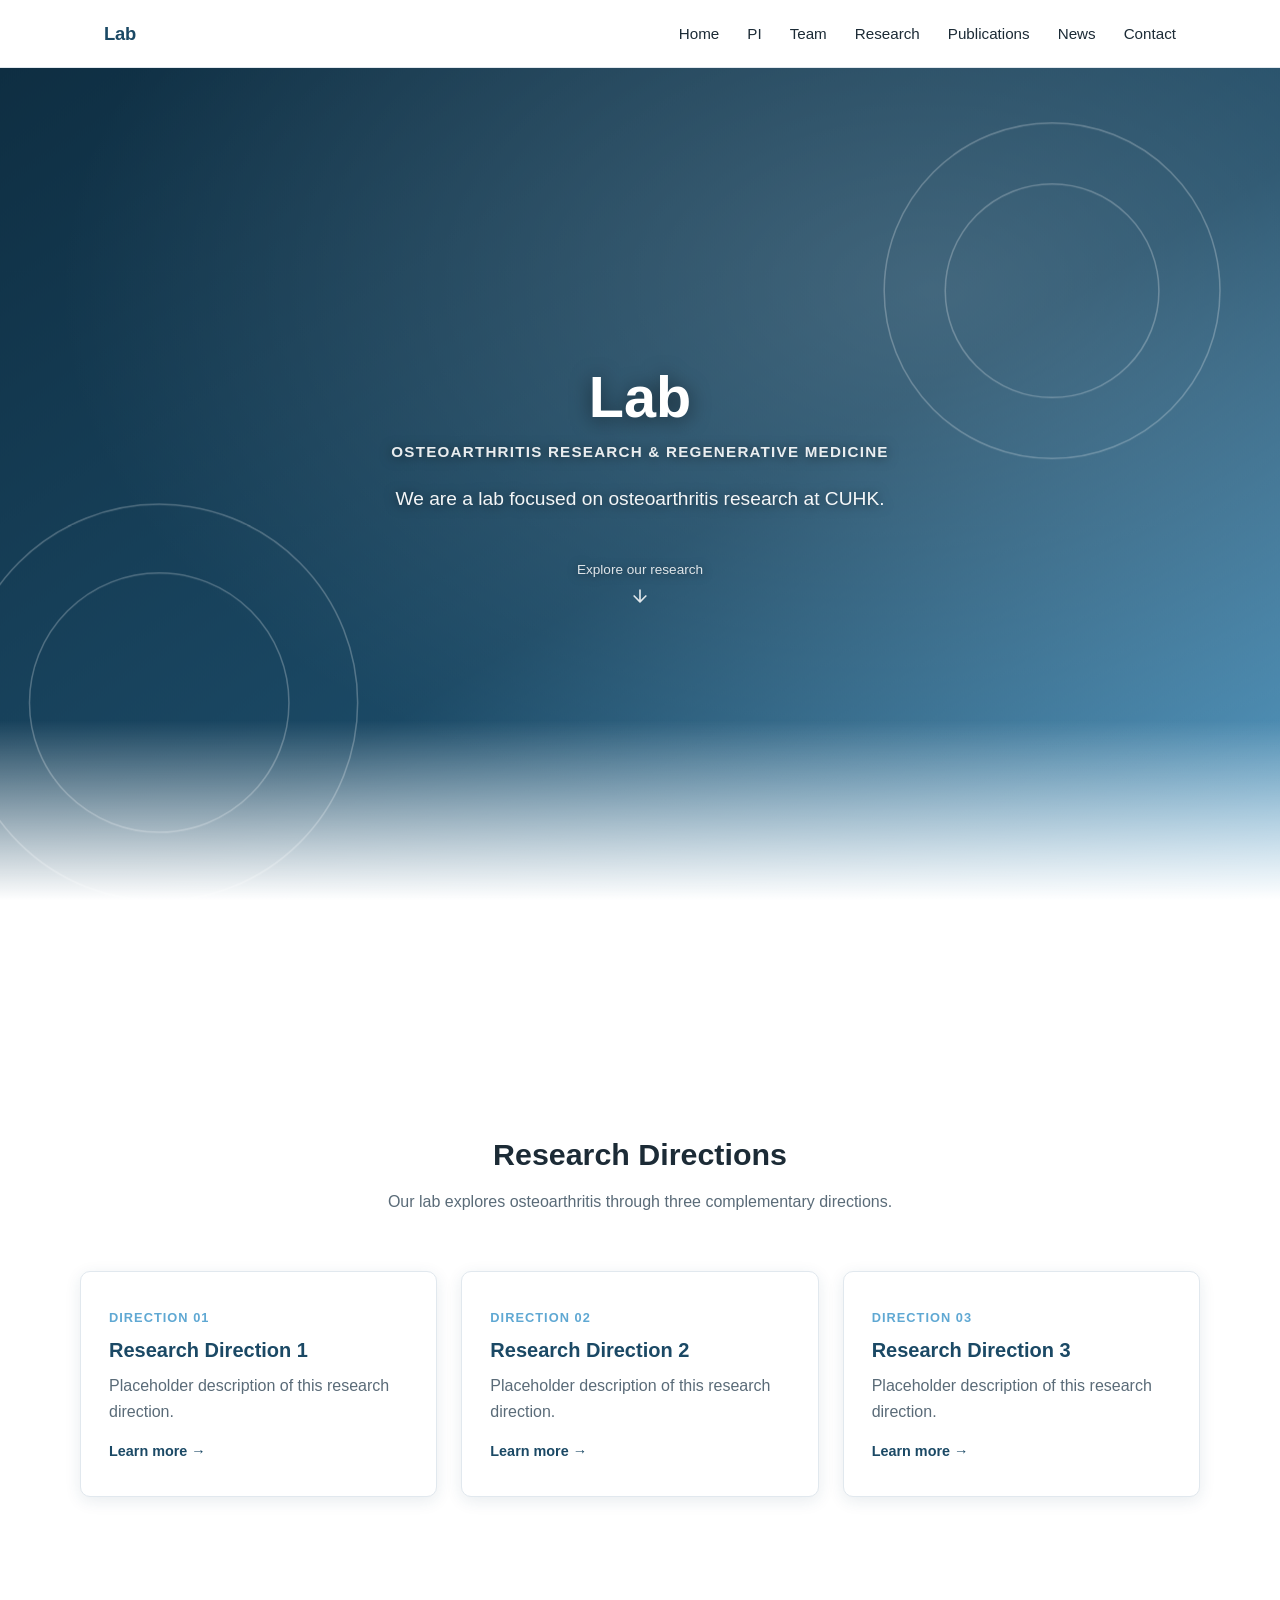
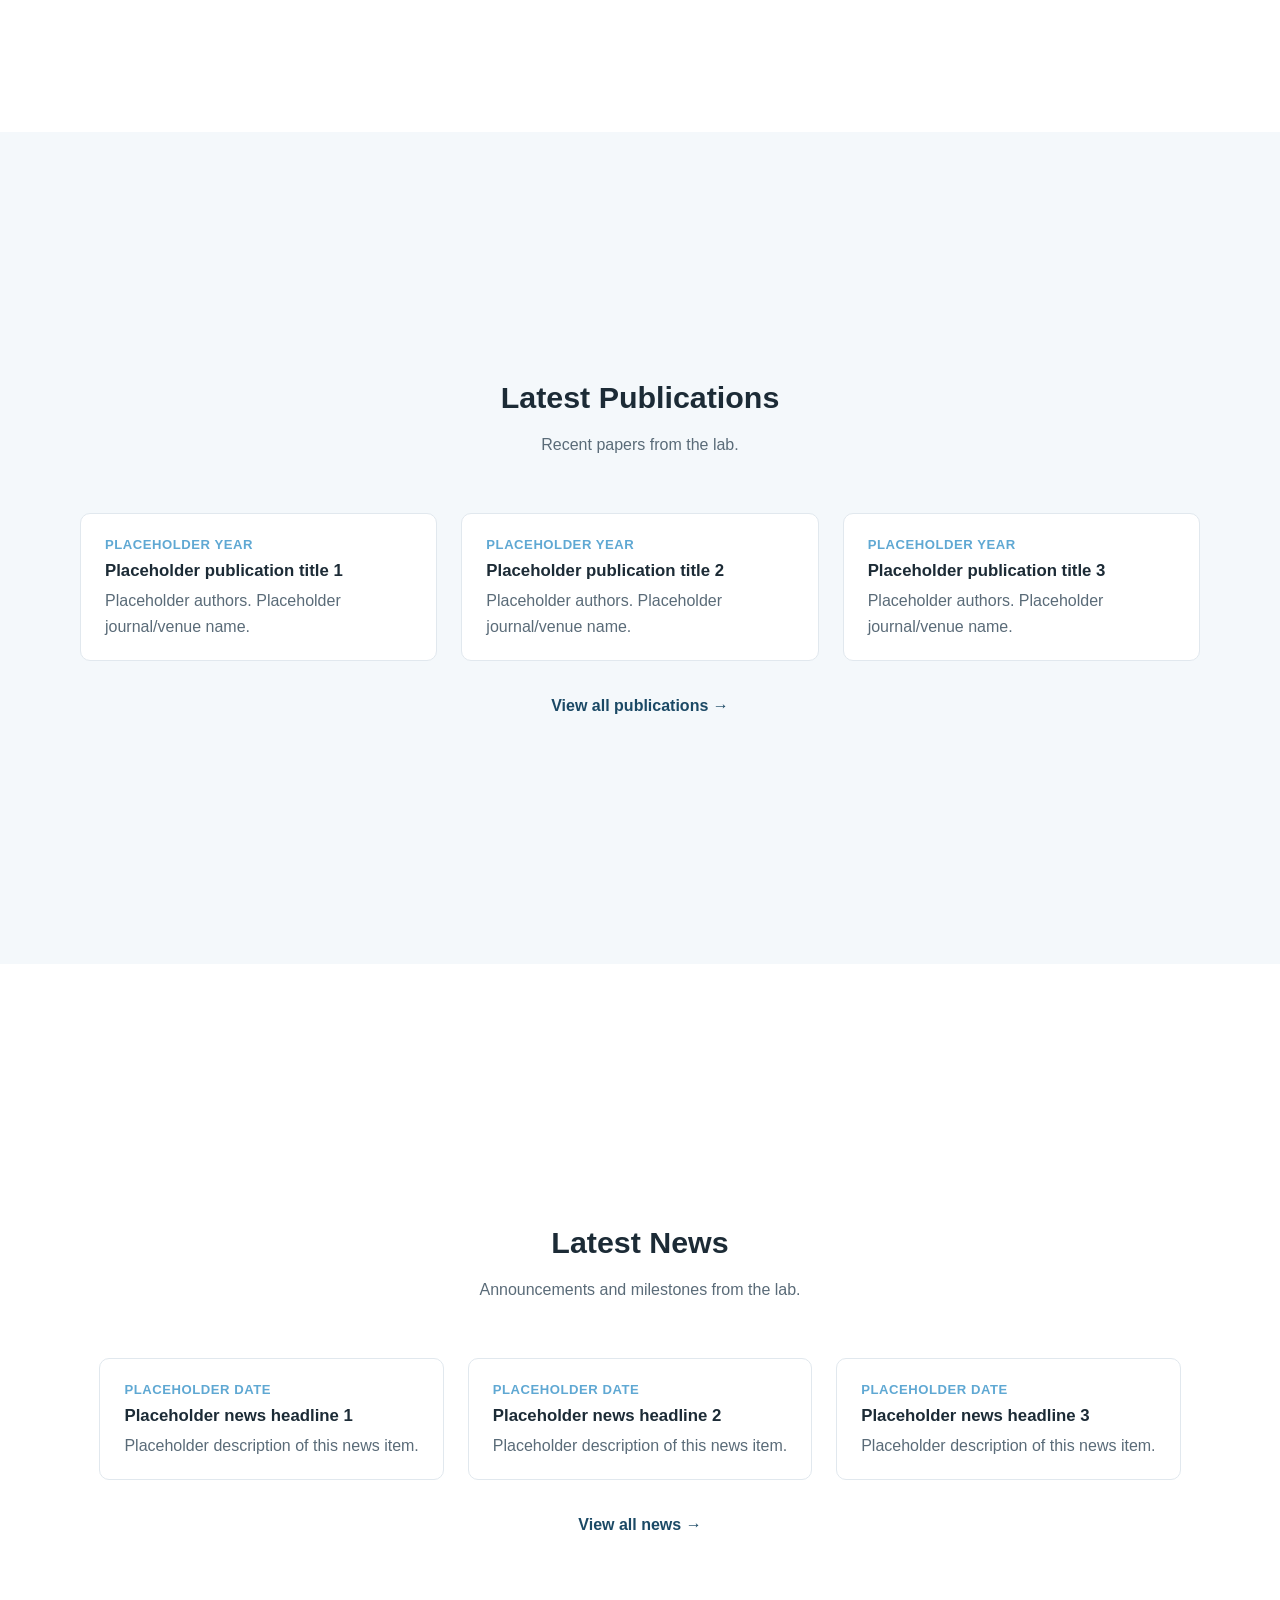
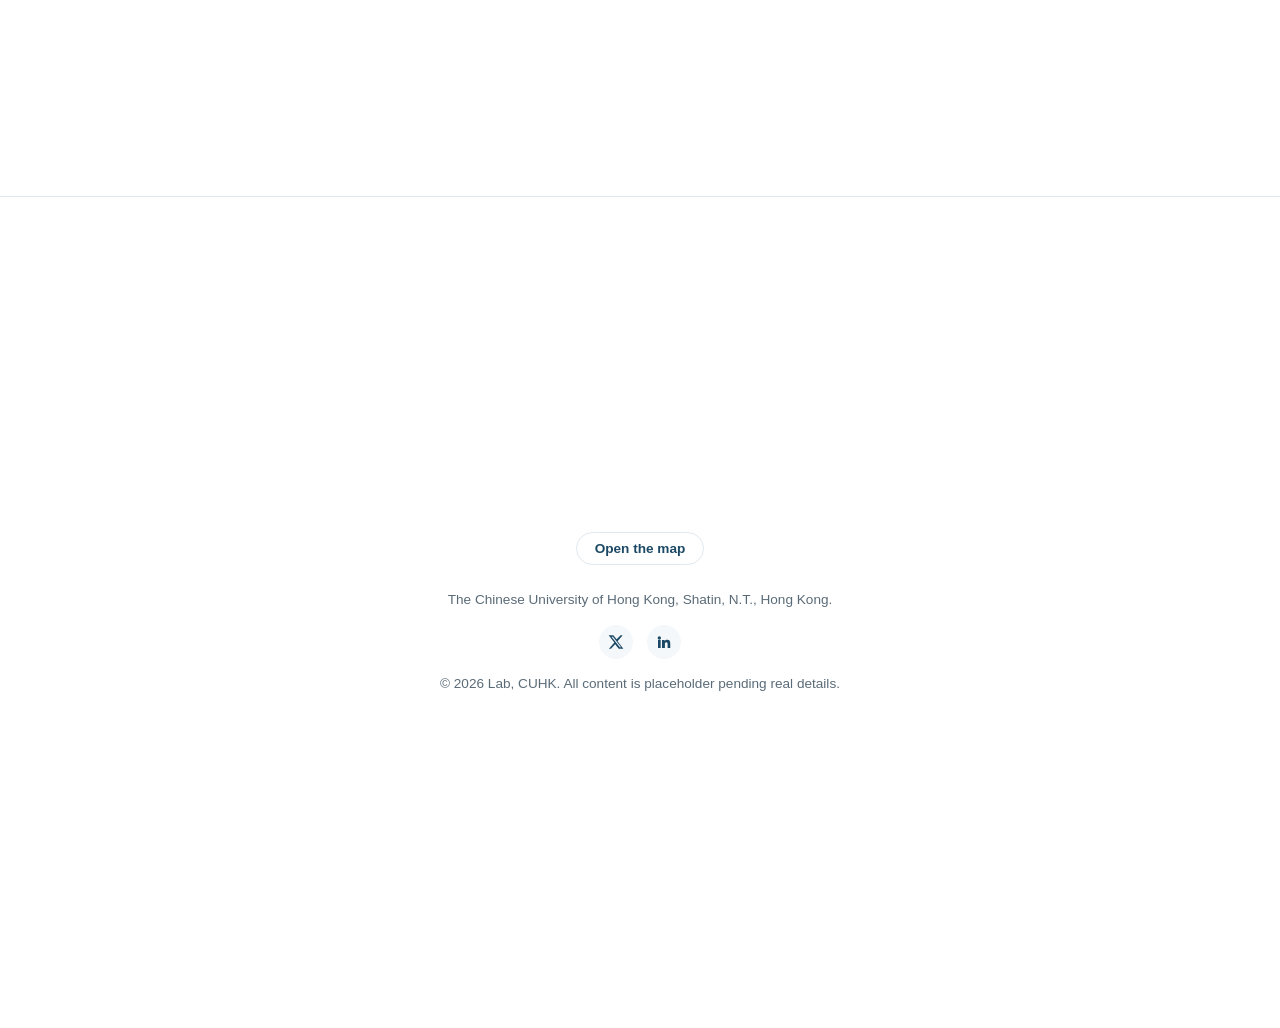
==== commit 2c60babb: "fix: remove hero color-change overlay, keep parallax and scroll-reveal animations" ====
--- a/index.html
+++ b/index.html
@@ -30,7 +30,6 @@
   <section class="hero">
     <div class="hero-media">
       <img src="assets/hero.svg" alt="Placeholder lab photo" class="hero-image">
-      <div class="hero-overlay"></div>
       <div class="hero-fade"></div>
     </div>
     <div class="hero-content">
--- a/css/style.css
+++ b/css/style.css
@@ -179,13 +179,6 @@
   will-change: transform;
 }
 
-.hero-overlay {
-  position: absolute;
-  inset: 0;
-  z-index: 1;
-  background: linear-gradient(180deg, rgba(9, 26, 38, 0.45) 0%, rgba(9, 26, 38, 0.75) 100%);
-}
-
 .hero-fade {
   position: absolute;
   left: 0;
@@ -209,15 +202,17 @@
   font-size: clamp(2.4rem, 6vw, 3.6rem);
   color: #ffffff;
   margin: 0 0 6px;
+  text-shadow: 0 2px 20px rgba(0, 0, 0, 0.55);
 }
 
 .hero .tagline {
   font-size: 0.95rem;
   font-weight: 700;
-  color: rgba(255, 255, 255, 0.85);
+  color: rgba(255, 255, 255, 0.9);
   text-transform: uppercase;
   letter-spacing: 0.08em;
   margin: 0 0 20px;
+  text-shadow: 0 1px 12px rgba(0, 0, 0, 0.55);
 }
 
 .hero p.lede {
@@ -225,18 +220,20 @@
   margin-left: auto;
   margin-right: auto;
   font-size: 1.2rem;
-  color: rgba(255, 255, 255, 0.92);
+  color: rgba(255, 255, 255, 0.95);
   margin-bottom: 32px;
+  text-shadow: 0 1px 12px rgba(0, 0, 0, 0.55);
 }
 
 .scroll-cue {
   margin-top: 12px;
   font-size: 0.85rem;
-  color: rgba(255, 255, 255, 0.8);
+  color: rgba(255, 255, 255, 0.85);
   display: inline-flex;
   flex-direction: column;
   align-items: center;
   gap: 6px;
+  text-shadow: 0 1px 10px rgba(0, 0, 0, 0.5);
 }
 
 .scroll-cue svg {
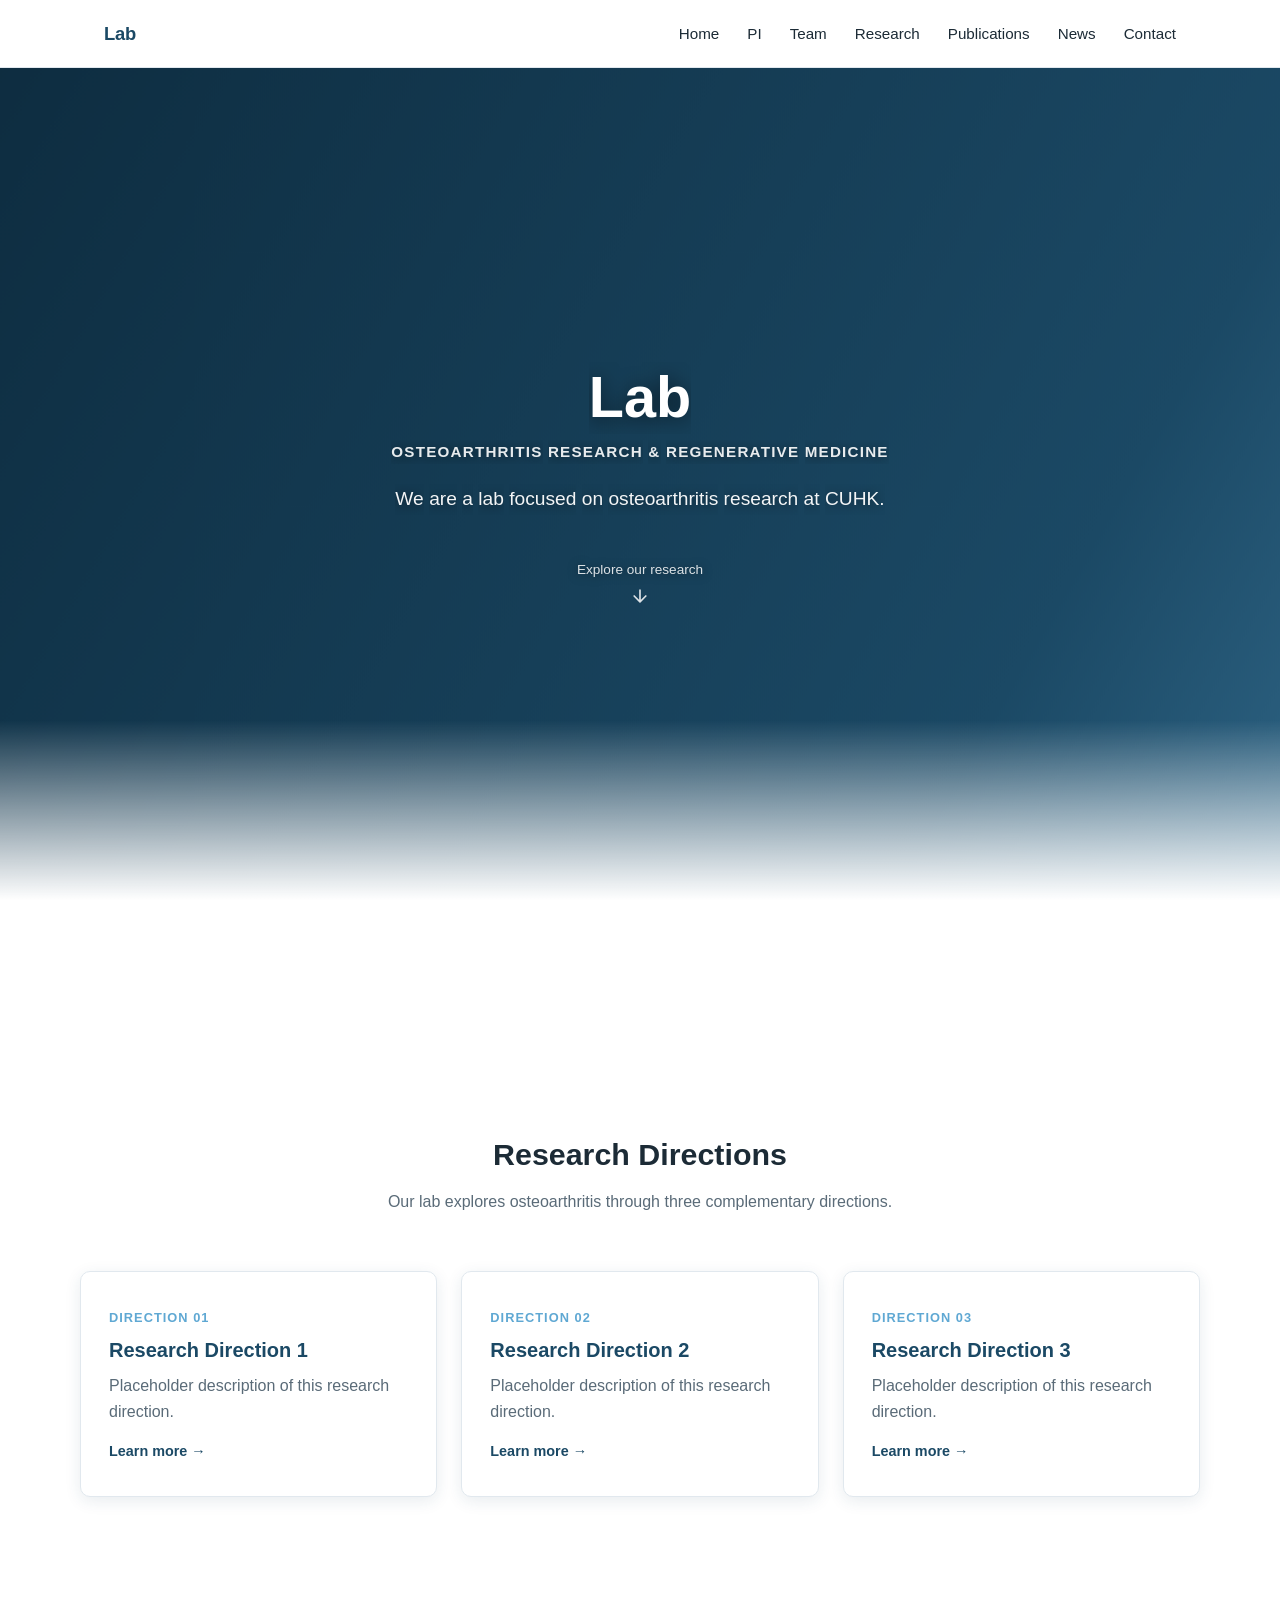
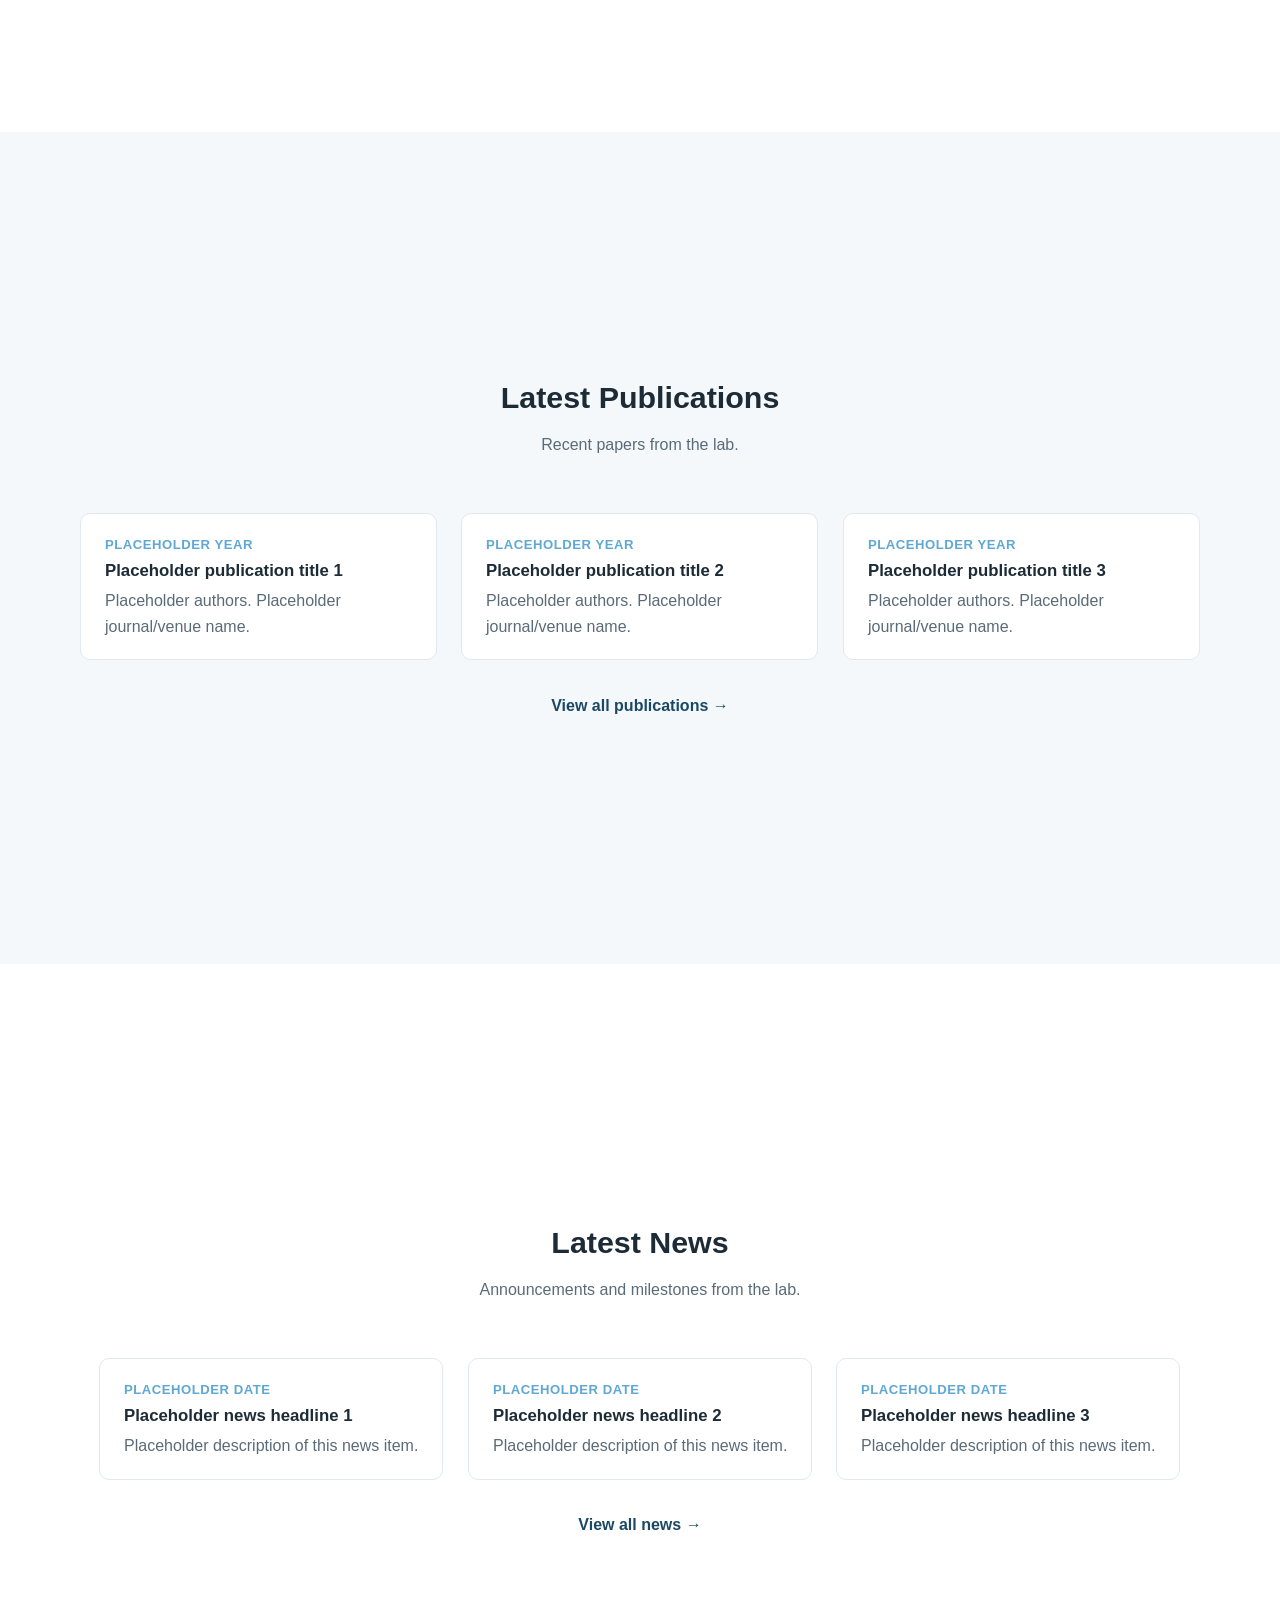
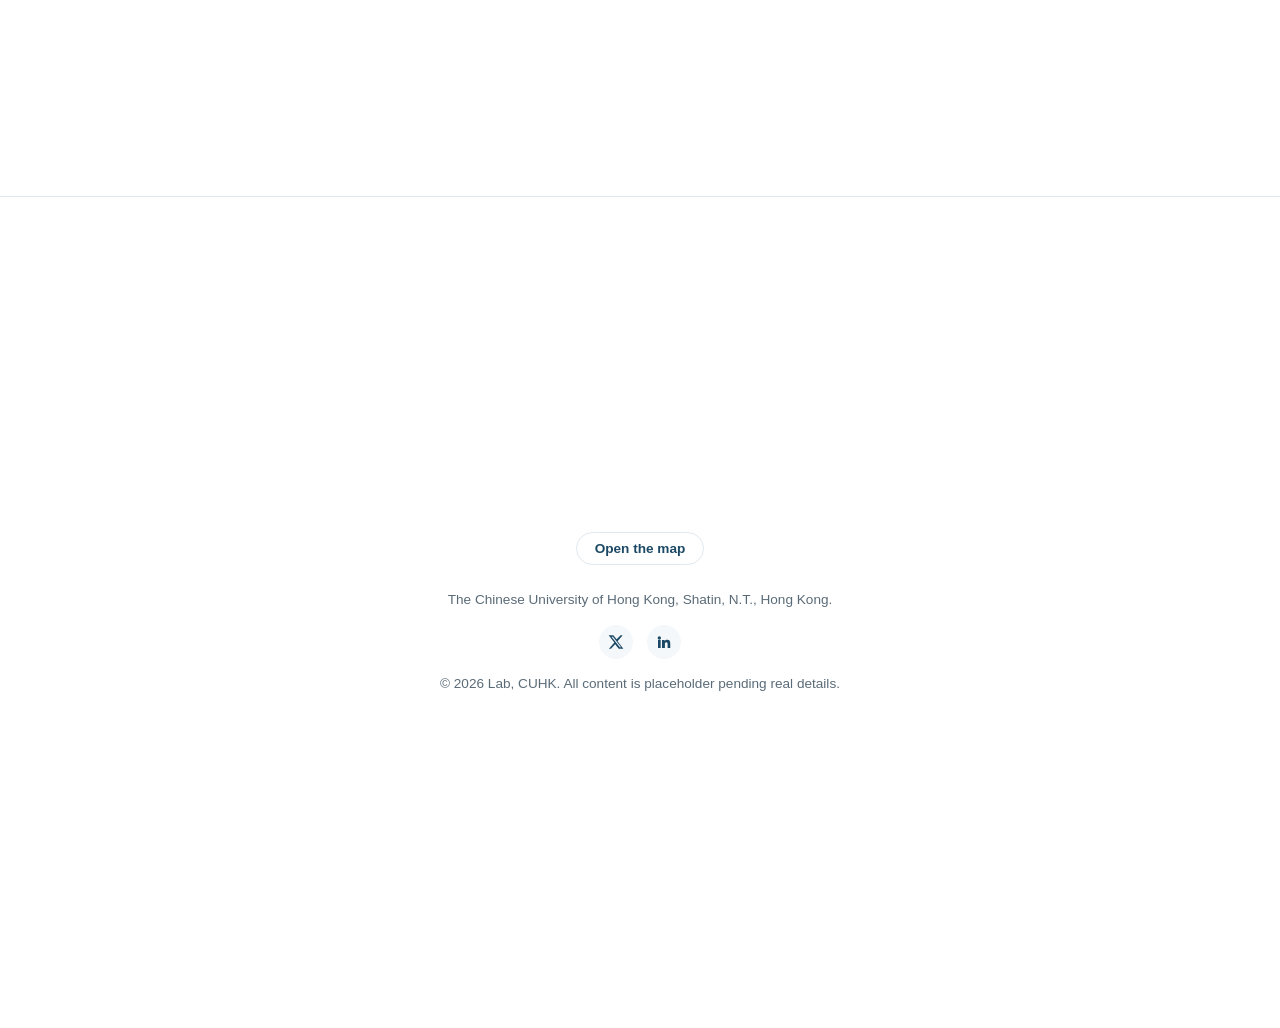
==== commit fdfb73aa: "feat: add animated gradient hero, cinematic section transitions, 3D card tilt, and word-reveal text" ====
--- a/index.html
+++ b/index.html
@@ -28,10 +28,8 @@
 
 <main>
   <section class="hero">
-    <div class="hero-media">
-      <img src="assets/hero.svg" alt="Placeholder lab photo" class="hero-image">
-      <div class="hero-fade"></div>
-    </div>
+    <div class="hero-media"></div>
+    <div class="hero-fade"></div>
     <div class="hero-content">
       <h1 class="hero-title">Lab</h1>
       <p class="tagline">Osteoarthritis Research &amp; Regenerative Medicine</p>
--- a/css/style.css
+++ b/css/style.css
@@ -166,17 +166,18 @@
 
 .hero-media {
   position: absolute;
-  inset: 0;
+  inset: -60px;
   z-index: 0;
-}
-
-.hero-image {
-  width: 100%;
-  height: 100%;
-  object-fit: cover;
-  display: block;
-  transform: scale(1.1);
-  will-change: transform;
+  background: linear-gradient(120deg, #0d2b3e, #1b4965, #5fa8d3, #1b4965, #0d2b3e);
+  background-size: 300% 300%;
+  animation: heroGradientShift 18s ease infinite;
+  will-change: transform, background-position;
+}
+
+@keyframes heroGradientShift {
+  0% { background-position: 0% 50%; }
+  50% { background-position: 100% 50%; }
+  100% { background-position: 0% 50%; }
 }
 
 .hero-fade {
@@ -240,6 +241,30 @@
   animation: bounce 1.6s infinite;
 }
 
+/* Word-by-word hero text reveal */
+.word-mask {
+  display: inline-block;
+  overflow: hidden;
+  vertical-align: top;
+}
+
+.word-inner {
+  display: inline-block;
+  transform: translateY(115%);
+  transition: transform 0.65s cubic-bezier(0.16, 0.84, 0.44, 1);
+}
+
+.hero-content.is-revealed .word-inner {
+  transform: translateY(0);
+}
+
+@media (prefers-reduced-motion: reduce) {
+  .word-inner {
+    transition: none;
+    transform: none;
+  }
+}
+
 @keyframes bounce {
   0%, 100% { transform: translateY(0); }
   50% { transform: translateY(6px); }
@@ -279,12 +304,12 @@
   border-radius: var(--radius);
   padding: 32px 28px;
   box-shadow: var(--shadow);
-  transition: transform var(--transition), box-shadow var(--transition);
+  transition: transform 0.2s ease, box-shadow 0.25s ease;
+  transform: perspective(800px);
 }
 
 .panel-card:hover,
 .panel-card:focus-visible {
-  transform: translateY(-6px);
   box-shadow: var(--shadow-hover);
 }
 
@@ -327,6 +352,12 @@
 
 .preview-grid .list-item {
   height: 100%;
+  transition: transform 0.2s ease, box-shadow 0.25s ease;
+  transform: perspective(800px);
+}
+
+.preview-grid .list-item:hover {
+  box-shadow: var(--shadow-hover);
 }
 
 .section-foot {
@@ -354,11 +385,11 @@
   border-radius: var(--radius);
   padding: 28px 20px;
   box-shadow: var(--shadow);
-  transition: transform var(--transition), box-shadow var(--transition);
+  transition: transform 0.2s ease, box-shadow 0.25s ease;
+  transform: perspective(800px);
 }
 
 .profile-card:hover {
-  transform: translateY(-4px);
   box-shadow: var(--shadow-hover);
 }
 
@@ -630,3 +661,30 @@
 html.snap-page .footer-inner {
   width: 100%;
 }
+
+/* Each "page" scales/fades in as it becomes the active slide, and recedes
+   when it's not, for a more cinematic transition between sections. */
+html.snap-page .hero,
+html.snap-page .section,
+html.snap-page .site-footer {
+  opacity: 0.35;
+  transform: scale(0.94);
+  transition: opacity 0.7s cubic-bezier(0.16, 0.84, 0.44, 1), transform 0.7s cubic-bezier(0.16, 0.84, 0.44, 1);
+}
+
+html.snap-page .hero.is-active,
+html.snap-page .section.is-active,
+html.snap-page .site-footer.is-active {
+  opacity: 1;
+  transform: scale(1);
+}
+
+@media (prefers-reduced-motion: reduce) {
+  html.snap-page .hero,
+  html.snap-page .section,
+  html.snap-page .site-footer {
+    opacity: 1;
+    transform: none;
+    transition: none;
+  }
+}
